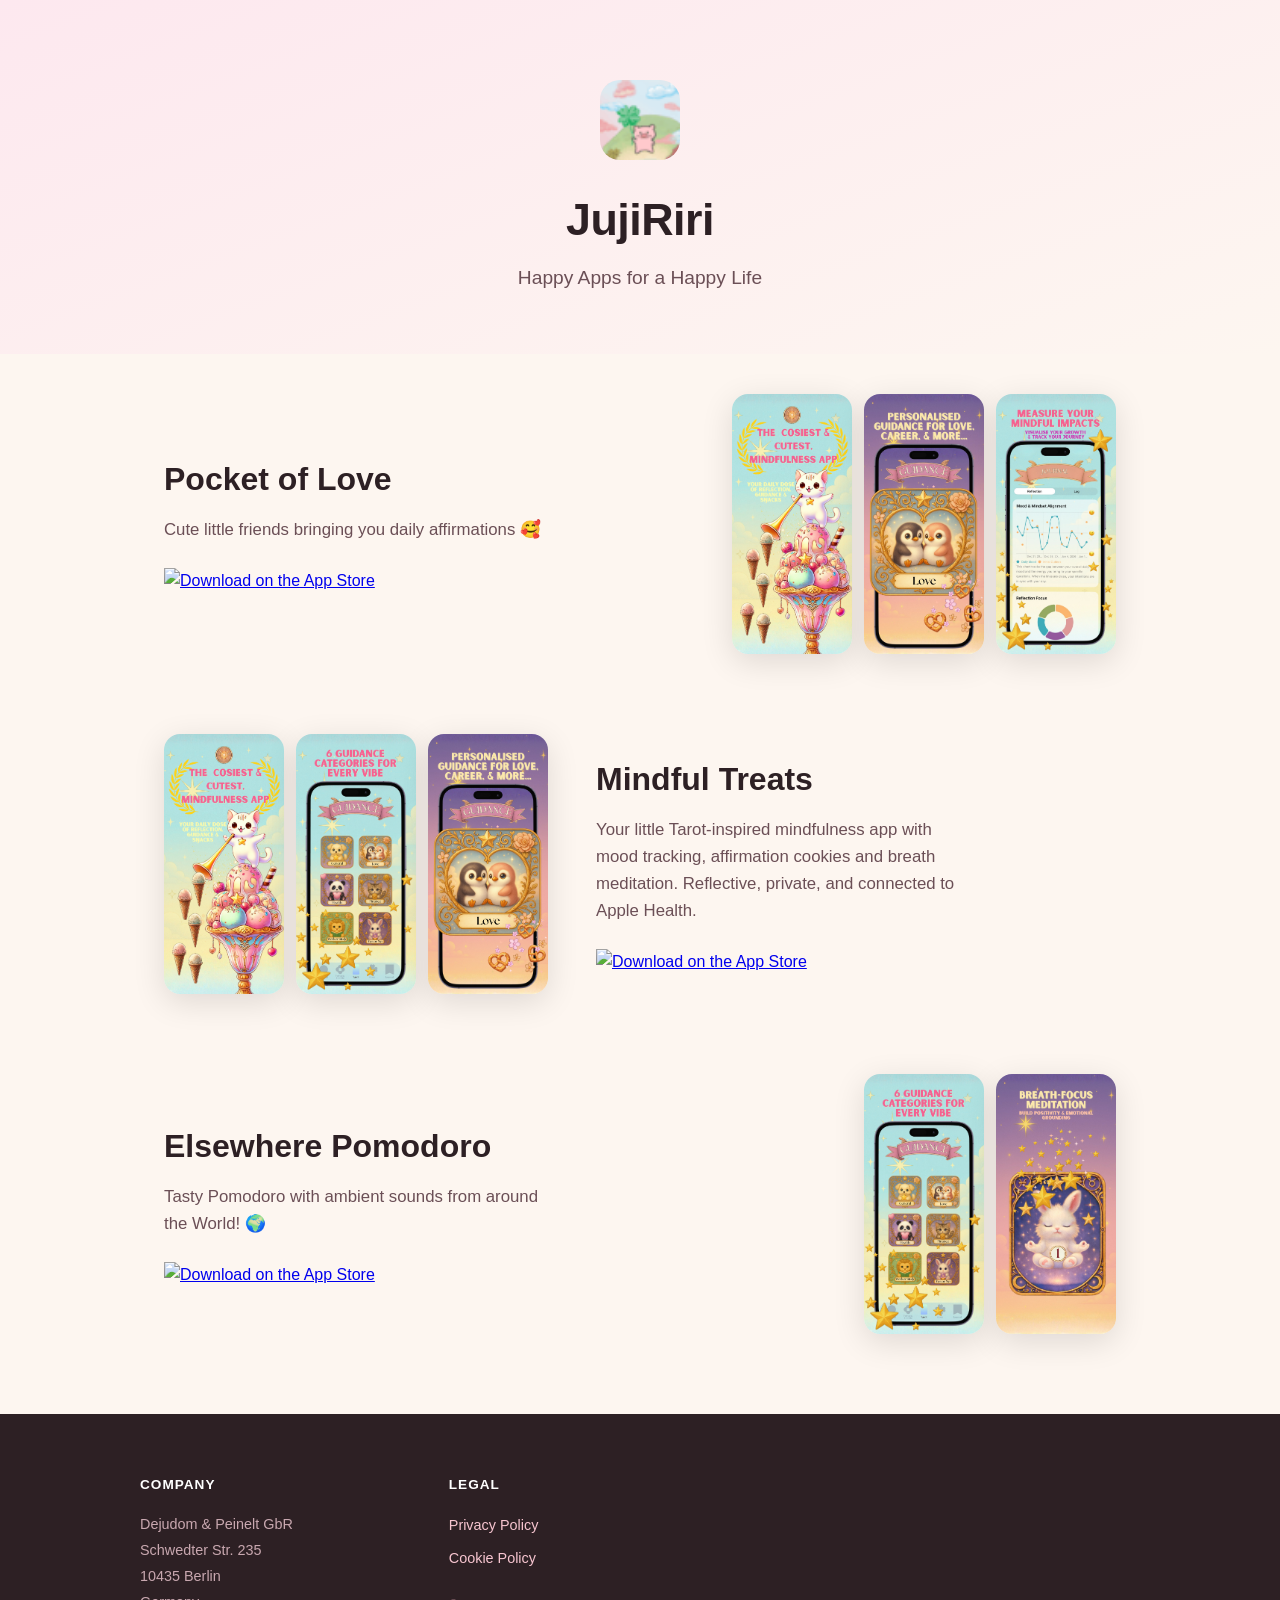
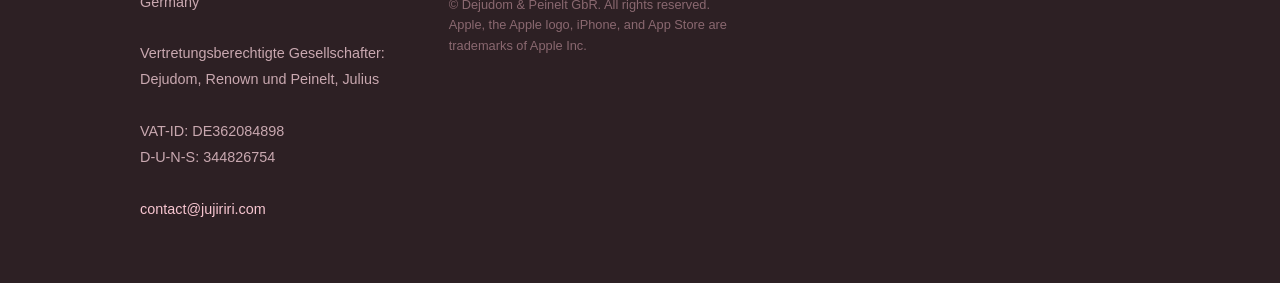
==== index.html @ 3e8e3b56 "Initial website with app-ads.txt" ====
<!DOCTYPE html>
<html lang="en">
<head>
  <meta charset="utf-8">
  <meta name="viewport" content="width=device-width, initial-scale=1">
  <title>JujiRiri ❤️</title>
  <meta name="description" content="Lovely Apps by Juji and Riri | Pocket of Love · Mindful Treats · Elsewhere Pomodoro">
  <meta property="og:title" content="JujiRiri ❤️">
  <meta property="og:description" content="Lovely Apps by Juji and Riri">
  <meta property="og:image" content="images/og.png">
  <meta property="og:type" content="website">
  <link rel="icon" href="images/logo.png">
  <link rel="stylesheet" href="style.css">
</head>
<body>

  <header>
    <img src="images/logo.png" alt="JujiRiri" class="logo">
    <h1>JujiRiri</h1>
    <p class="tagline">Happy Apps for a Happy Life</p>
  </header>

  <main>

    <!-- Pocket of Love -->
    <section class="app" id="pocket-of-love">
      <div class="app-info">
        <h2>Pocket of Love</h2>
        <p>Cute little friends bringing you daily affirmations 🥰</p>
        <a href="https://apps.apple.com/us/app/pocket-of-love-affirmations/id6502180419?itsct=apps_box_badge&itscg=30200"
           target="_blank" rel="noopener" class="app-store-btn">
          <img src="https://toolbox.marketingtools.apple.com/api/v2/badges/download-on-the-app-store/black/en-us"
               alt="Download on the App Store">
        </a>
      </div>
      <div class="screenshots">
        <img src="images/pocket-of-love/1.jpg" alt="Pocket of Love screenshot 1">
        <img src="images/pocket-of-love/2.jpg" alt="Pocket of Love screenshot 2">
        <img src="images/pocket-of-love/3.jpg" alt="Pocket of Love screenshot 3">
      </div>
    </section>

    <!-- Mindful Treats -->
    <section class="app reverse" id="mindful-treats">
      <div class="app-info">
        <h2>Mindful Treats</h2>
        <p>Your little Tarot-inspired mindfulness app with mood tracking, affirmation cookies and breath meditation. Reflective, private, and connected to Apple Health.</p>
        <a href="https://apps.apple.com/app/mindful-treats/id6758162680?itsct=apps_box_badge&itscg=30200"
           target="_blank" rel="noopener" class="app-store-btn">
          <img src="https://toolbox.marketingtools.apple.com/api/v2/badges/download-on-the-app-store/black/en-us"
               alt="Download on the App Store">
        </a>
      </div>
      <div class="screenshots">
        <img src="images/mindful-treats/11.jpg" alt="Mindful Treats screenshot 1">
        <img src="images/mindful-treats/21.jpg" alt="Mindful Treats screenshot 2">
        <img src="images/mindful-treats/31.jpg" alt="Mindful Treats screenshot 3">
      </div>
    </section>

    <!-- Elsewhere Pomodoro -->
    <section class="app" id="elsewhere-pomodoro">
      <div class="app-info">
        <h2>Elsewhere Pomodoro</h2>
        <p>Tasty Pomodoro with ambient sounds from around the World! 🌍</p>
        <a href="https://apps.apple.com/app/elsewhere-pomodoro/id6751784628?itsct=apps_box_badge&itscg=30200"
           target="_blank" rel="noopener" class="app-store-btn">
          <img src="https://toolbox.marketingtools.apple.com/api/v2/badges/download-on-the-app-store/black/en-us"
               alt="Download on the App Store">
        </a>
      </div>
      <div class="screenshots">
        <img src="images/elsewhere-pomodoro/1.jpg" alt="Elsewhere Pomodoro screenshot 1">
        <img src="images/elsewhere-pomodoro/2.jpg" alt="Elsewhere Pomodoro screenshot 2">
      </div>
    </section>

  </main>

  <footer>
    <div class="footer-content">
      <div class="footer-section">
        <h3>Company</h3>
        <address>
          Dejudom &amp; Peinelt GbR<br>
          Schwedter Str. 235<br>
          10435 Berlin<br>
          Germany<br><br>
          Vertretungsberechtigte Gesellschafter:<br>
          Dejudom, Renown und Peinelt, Julius<br><br>
          VAT-ID: DE362084898<br>
          D-U-N-S: 344826754<br><br>
          <a href="mailto:contact@jujiriri.com">contact@jujiriri.com</a>
        </address>
      </div>
      <div class="footer-section">
        <h3>Legal</h3>
        <ul>
          <li><a href="https://www.iubenda.com/privacy-policy/47516291" target="_blank" rel="noopener">Privacy Policy</a></li>
          <li><a href="https://www.iubenda.com/privacy-policy/47516291/cookie-policy" target="_blank" rel="noopener">Cookie Policy</a></li>
        </ul>
        <p class="copyright">© Dejudom &amp; Peinelt GbR. All rights reserved.<br>
        Apple, the Apple logo, iPhone, and App Store are trademarks of Apple Inc.</p>
      </div>
    </div>
  </footer>

</body>
</html>
---- style.css ----
*, *::before, *::after {
  box-sizing: border-box;
  margin: 0;
  padding: 0;
}

:root {
  --pink: #f7c5d0;
  --pink-dark: #e8899a;
  --cream: #fdf6f0;
  --text: #2d2024;
  --text-light: #6b4f56;
  --radius: 20px;
}

html {
  scroll-behavior: smooth;
}

body {
  font-family: -apple-system, BlinkMacSystemFont, "Segoe UI", sans-serif;
  background: var(--cream);
  color: var(--text);
  line-height: 1.6;
}

/* HEADER */
header {
  text-align: center;
  padding: 80px 24px 60px;
  background: linear-gradient(160deg, #fde8ef 0%, var(--cream) 100%);
}

.logo {
  width: 80px;
  height: 80px;
  border-radius: 20px;
  margin-bottom: 16px;
}

header h1 {
  font-size: 2.8rem;
  font-weight: 800;
  letter-spacing: -0.5px;
}

.tagline {
  font-size: 1.2rem;
  color: var(--text-light);
  margin-top: 8px;
}

/* APP SECTIONS */
main {
  max-width: 1000px;
  margin: 0 auto;
  padding: 40px 24px 80px;
  display: flex;
  flex-direction: column;
  gap: 80px;
}

.app {
  display: flex;
  align-items: center;
  gap: 48px;
}

.app.reverse {
  flex-direction: row-reverse;
}

.app-info {
  flex: 1;
  min-width: 0;
}

.app-info h2 {
  font-size: 2rem;
  font-weight: 700;
  margin-bottom: 12px;
}

.app-info p {
  font-size: 1.05rem;
  color: var(--text-light);
  margin-bottom: 24px;
  max-width: 380px;
}

.app-store-btn img {
  height: 44px;
  width: auto;
}

.screenshots {
  display: flex;
  gap: 12px;
  flex-shrink: 0;
}

.screenshots img {
  width: 120px;
  border-radius: 16px;
  box-shadow: 0 8px 32px rgba(0,0,0,0.12);
  object-fit: cover;
  aspect-ratio: 9/19.5;
}

/* FOOTER */
footer {
  background: #2d2024;
  color: #c9a8b0;
  padding: 60px 24px;
}

.footer-content {
  max-width: 1000px;
  margin: 0 auto;
  display: flex;
  gap: 64px;
  flex-wrap: wrap;
}

.footer-section h3 {
  color: #fff;
  font-size: 0.85rem;
  text-transform: uppercase;
  letter-spacing: 1px;
  margin-bottom: 16px;
}

address {
  font-style: normal;
  font-size: 0.9rem;
  line-height: 1.8;
}

address a {
  color: var(--pink);
  text-decoration: none;
}

address a:hover {
  text-decoration: underline;
}

.footer-section ul {
  list-style: none;
  display: flex;
  flex-direction: column;
  gap: 8px;
  margin-bottom: 24px;
}

.footer-section ul a {
  color: var(--pink);
  text-decoration: none;
  font-size: 0.9rem;
}

.footer-section ul a:hover {
  text-decoration: underline;
}

.copyright {
  font-size: 0.8rem;
  color: #8a6870;
  line-height: 1.6;
  max-width: 320px;
}

/* RESPONSIVE */
@media (max-width: 680px) {
  header h1 { font-size: 2rem; }

  .app, .app.reverse {
    flex-direction: column;
    align-items: flex-start;
  }

  .screenshots {
    overflow-x: auto;
    width: 100%;
    padding-bottom: 8px;
  }

  .screenshots img {
    width: 100px;
    flex-shrink: 0;
  }

  .footer-content {
    flex-direction: column;
    gap: 40px;
  }
}
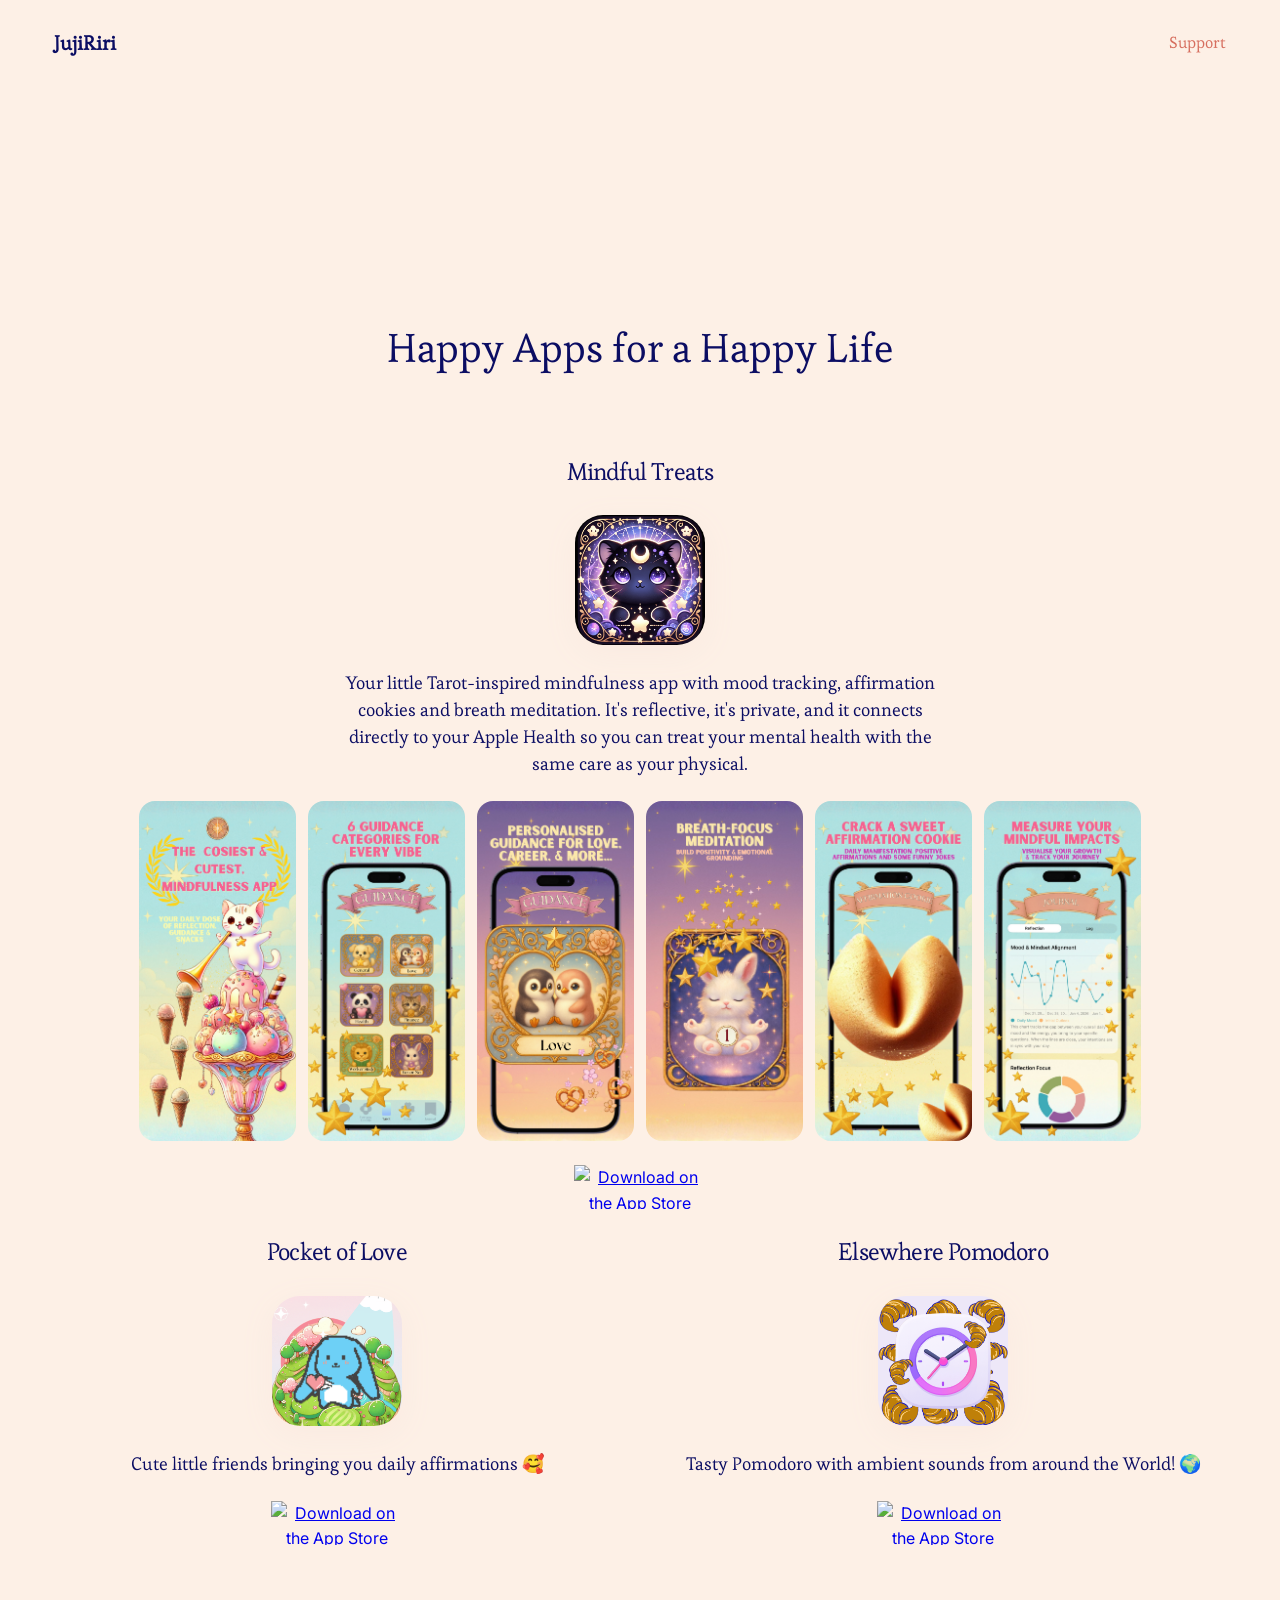
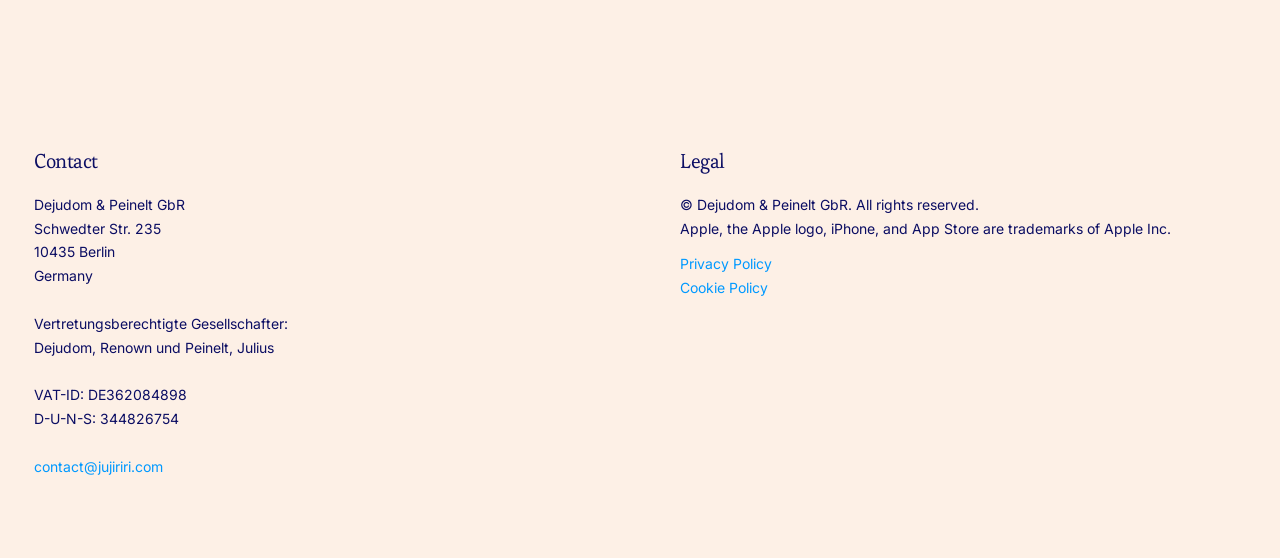
==== commit 85f6418c: "cname" ====
--- a/index.html
+++ b/index.html
@@ -3,84 +3,92 @@
 <head>
   <meta charset="utf-8">
   <meta name="viewport" content="width=device-width, initial-scale=1">
-  <title>JujiRiri ❤️</title>
-  <meta name="description" content="Lovely Apps by Juji and Riri | Pocket of Love · Mindful Treats · Elsewhere Pomodoro">
-  <meta property="og:title" content="JujiRiri ❤️">
-  <meta property="og:description" content="Lovely Apps by Juji and Riri">
+  <title>JujiRiri</title>
+  <meta name="description" content="Happy Apps for a Happy Life — Pocket of Love · Mindful Treats · Elsewhere Pomodoro">
+  <meta property="og:title" content="JujiRiri">
+  <meta property="og:description" content="Happy Apps for a Happy Life">
   <meta property="og:image" content="images/og.png">
   <meta property="og:type" content="website">
   <link rel="icon" href="images/logo.png">
+  <link rel="preconnect" href="https://fonts.googleapis.com">
+  <link rel="preconnect" href="https://fonts.gstatic.com" crossorigin>
+  <link href="https://fonts.googleapis.com/css2?family=Esteban&family=Inter:wght@400;500&display=swap" rel="stylesheet">
   <link rel="stylesheet" href="style.css">
 </head>
 <body>
 
-  <header>
-    <img src="images/logo.png" alt="JujiRiri" class="logo">
-    <h1>JujiRiri</h1>
-    <p class="tagline">Happy Apps for a Happy Life</p>
-  </header>
+  <!-- Sticky Nav -->
+  <nav class="nav">
+    <div class="nav-inner">
+      <span class="nav-logo">JujiRiri</span>
+      <a href="#contact" class="nav-support">Support</a>
+    </div>
+  </nav>
 
-  <main>
+  <!-- Hero -->
+  <section class="hero">
+    <h1>Happy Apps for a Happy Life</h1>
+  </section>
 
-    <!-- Pocket of Love -->
-    <section class="app" id="pocket-of-love">
-      <div class="app-info">
-        <h2>Pocket of Love</h2>
-        <p>Cute little friends bringing you daily affirmations 🥰</p>
-        <a href="https://apps.apple.com/us/app/pocket-of-love-affirmations/id6502180419?itsct=apps_box_badge&itscg=30200"
-           target="_blank" rel="noopener" class="app-store-btn">
-          <img src="https://toolbox.marketingtools.apple.com/api/v2/badges/download-on-the-app-store/black/en-us"
-               alt="Download on the App Store">
-        </a>
-      </div>
-      <div class="screenshots">
-        <img src="images/pocket-of-love/1.jpg" alt="Pocket of Love screenshot 1">
-        <img src="images/pocket-of-love/2.jpg" alt="Pocket of Love screenshot 2">
-        <img src="images/pocket-of-love/3.jpg" alt="Pocket of Love screenshot 3">
-      </div>
-    </section>
+  <!-- App Cards -->
+  <main class="apps">
 
     <!-- Mindful Treats -->
-    <section class="app reverse" id="mindful-treats">
-      <div class="app-info">
-        <h2>Mindful Treats</h2>
-        <p>Your little Tarot-inspired mindfulness app with mood tracking, affirmation cookies and breath meditation. Reflective, private, and connected to Apple Health.</p>
-        <a href="https://apps.apple.com/app/mindful-treats/id6758162680?itsct=apps_box_badge&itscg=30200"
-           target="_blank" rel="noopener" class="app-store-btn">
-          <img src="https://toolbox.marketingtools.apple.com/api/v2/badges/download-on-the-app-store/black/en-us"
-               alt="Download on the App Store">
-        </a>
-      </div>
+    <div class="app-card app-card--featured">
+      <h2 class="app-name">Mindful Treats</h2>
+      <img src="images/mindful-treats-icon.png" alt="Mindful Treats icon" class="app-icon">
+      <p class="app-desc">Your little Tarot-inspired mindfulness app with mood tracking, affirmation cookies and breath meditation. It's reflective, it's private, and it connects directly to your Apple Health so you can treat your mental health with the same care as your physical.</p>
       <div class="screenshots">
         <img src="images/mindful-treats/11.jpg" alt="Mindful Treats screenshot 1">
         <img src="images/mindful-treats/21.jpg" alt="Mindful Treats screenshot 2">
         <img src="images/mindful-treats/31.jpg" alt="Mindful Treats screenshot 3">
+        <img src="images/mindful-treats/41.jpg" alt="Mindful Treats screenshot 4">
+        <img src="images/mindful-treats/51.jpg" alt="Mindful Treats screenshot 5">
+        <img src="images/mindful-treats/61.jpg" alt="Mindful Treats screenshot 6">
       </div>
-    </section>
+      <a href="https://apps.apple.com/app/mindful-treats/id6758162680?itsct=apps_box_badge&itscg=30200"
+         target="_blank" rel="noopener" class="app-store-btn">
+        <img src="https://toolbox.marketingtools.apple.com/api/v2/badges/download-on-the-app-store/black/en-us"
+             alt="Download on the App Store" width="156" height="52">
+      </a>
+    </div>
 
-    <!-- Elsewhere Pomodoro -->
-    <section class="app" id="elsewhere-pomodoro">
-      <div class="app-info">
-        <h2>Elsewhere Pomodoro</h2>
-        <p>Tasty Pomodoro with ambient sounds from around the World! 🌍</p>
+    <!-- Two-column row -->
+    <div class="app-row">
+
+      <!-- Pocket of Love -->
+      <div class="app-card app-card--featured">
+        <h2 class="app-name">Pocket of Love</h2>
+        <img src="images/pocket-of-love-icon.png" alt="Pocket of Love icon" class="app-icon">
+        <p class="app-desc">Cute little friends bringing you daily affirmations 🥰</p>
+        <a href="https://apps.apple.com/us/app/pocket-of-love-affirmations/id6502180419?itsct=apps_box_badge&itscg=30200"
+           target="_blank" rel="noopener" class="app-store-btn">
+          <img src="https://toolbox.marketingtools.apple.com/api/v2/badges/download-on-the-app-store/black/en-us"
+               alt="Download on the App Store" width="156" height="52">
+        </a>
+      </div>
+
+      <!-- Elsewhere Pomodoro -->
+      <div class="app-card app-card--featured">
+        <h2 class="app-name">Elsewhere Pomodoro</h2>
+        <img src="images/elsewhere-icon.png" alt="Elsewhere Pomodoro icon" class="app-icon">
+        <p class="app-desc">Tasty Pomodoro with ambient sounds from around the World! 🌍</p>
         <a href="https://apps.apple.com/app/elsewhere-pomodoro/id6751784628?itsct=apps_box_badge&itscg=30200"
            target="_blank" rel="noopener" class="app-store-btn">
           <img src="https://toolbox.marketingtools.apple.com/api/v2/badges/download-on-the-app-store/black/en-us"
-               alt="Download on the App Store">
+               alt="Download on the App Store" width="156" height="52">
         </a>
       </div>
-      <div class="screenshots">
-        <img src="images/elsewhere-pomodoro/1.jpg" alt="Elsewhere Pomodoro screenshot 1">
-        <img src="images/elsewhere-pomodoro/2.jpg" alt="Elsewhere Pomodoro screenshot 2">
-      </div>
-    </section>
+
+    </div>
 
   </main>
 
-  <footer>
-    <div class="footer-content">
-      <div class="footer-section">
-        <h3>Company</h3>
+  <!-- Footer / Contact -->
+  <footer id="contact">
+    <div class="footer-inner">
+      <div class="footer-col">
+        <h3>Contact</h3>
         <address>
           Dejudom &amp; Peinelt GbR<br>
           Schwedter Str. 235<br>
@@ -93,14 +101,14 @@
           <a href="mailto:contact@jujiriri.com">contact@jujiriri.com</a>
         </address>
       </div>
-      <div class="footer-section">
+      <div class="footer-col">
         <h3>Legal</h3>
-        <ul>
-          <li><a href="https://www.iubenda.com/privacy-policy/47516291" target="_blank" rel="noopener">Privacy Policy</a></li>
-          <li><a href="https://www.iubenda.com/privacy-policy/47516291/cookie-policy" target="_blank" rel="noopener">Cookie Policy</a></li>
-        </ul>
-        <p class="copyright">© Dejudom &amp; Peinelt GbR. All rights reserved.<br>
+        <p>© Dejudom &amp; Peinelt GbR. All rights reserved.<br>
         Apple, the Apple logo, iPhone, and App Store are trademarks of Apple Inc.</p>
+        <p>
+          <a href="https://www.iubenda.com/privacy-policy/47516291" target="_blank" rel="noopener">Privacy Policy</a><br>
+          <a href="https://www.iubenda.com/privacy-policy/47516291/cookie-policy" target="_blank" rel="noopener">Cookie Policy</a>
+        </p>
       </div>
     </div>
   </footer>
--- a/style.css
+++ b/style.css
@@ -1,197 +1,263 @@
-*, *::before, *::after {
-  box-sizing: border-box;
-  margin: 0;
-  padding: 0;
-}
-
+/* ── Reset ── */
+*, *::before, *::after { box-sizing: border-box; margin: 0; padding: 0; }
+
+/* ── Variables ── */
 :root {
-  --pink: #f7c5d0;
-  --pink-dark: #e8899a;
-  --cream: #fdf6f0;
-  --text: #2d2024;
-  --text-light: #6b4f56;
-  --radius: 20px;
-}
-
-html {
-  scroll-behavior: smooth;
-}
+  --bg:      #fdf0e6;
+  --text:    #0b0d63;
+  --coral:   #d66e5e;
+  --shadow:  #faeae1;
+  --link:    #0099ff;
+  --max:     1212px;
+}
+
+/* ── Base ── */
+html { scroll-behavior: smooth; }
 
 body {
-  font-family: -apple-system, BlinkMacSystemFont, "Segoe UI", sans-serif;
-  background: var(--cream);
-  color: var(--text);
+  background: var(--bg);
+  color: var(--text);
+  font-family: 'Inter', sans-serif;
+  font-size: 16px;
   line-height: 1.6;
 }
 
-/* HEADER */
-header {
+/* ── Nav ── */
+.nav {
+  position: sticky;
+  top: 0;
+  z-index: 100;
+  background: var(--bg);
+  height: 85px;
+  display: flex;
+  align-items: center;
+}
+
+.nav-inner {
+  width: 100%;
+  max-width: var(--max);
+  margin: 0 auto;
+  padding: 0 20px;
+  display: flex;
+  justify-content: space-between;
+  align-items: center;
+}
+
+.nav-logo {
+  font-family: 'Esteban', serif;
+  font-size: 20px;
+  font-weight: 700;
+  color: var(--text);
+}
+
+.nav-support {
+  font-family: 'Esteban', serif;
+  font-size: 16px;
+  color: var(--coral);
+  text-decoration: none;
+}
+.nav-support:hover { text-decoration: underline; }
+
+/* ── Hero ── */
+.hero {
   text-align: center;
-  padding: 80px 24px 60px;
-  background: linear-gradient(160deg, #fde8ef 0%, var(--cream) 100%);
-}
-
-.logo {
-  width: 80px;
-  height: 80px;
-  border-radius: 20px;
-  margin-bottom: 16px;
-}
-
-header h1 {
-  font-size: 2.8rem;
-  font-weight: 800;
-  letter-spacing: -0.5px;
-}
-
-.tagline {
-  font-size: 1.2rem;
-  color: var(--text-light);
-  margin-top: 8px;
-}
-
-/* APP SECTIONS */
-main {
-  max-width: 1000px;
+  padding-top: 240px;
+  padding-bottom: 80px;
+  padding-left: 20px;
+  padding-right: 20px;
+}
+
+.hero h1 {
+  font-family: 'Esteban', serif;
+  font-size: 40px;
+  font-weight: 400;
+  color: var(--text);
+  line-height: 1.2;
+}
+
+/* ── App Cards ── */
+.apps {
+  max-width: var(--max);
   margin: 0 auto;
-  padding: 40px 24px 80px;
+  padding: 0 20px 120px;
   display: flex;
   flex-direction: column;
-  gap: 80px;
-}
-
-.app {
-  display: flex;
-  align-items: center;
-  gap: 48px;
-}
-
-.app.reverse {
-  flex-direction: row-reverse;
-}
-
+  gap: 24px;
+}
+
+.app-card {
+  display: flex;
+  align-items: center;
+  gap: 40px;
+}
+
+/* Info column */
 .app-info {
-  flex: 1;
-  min-width: 0;
-}
-
-.app-info h2 {
-  font-size: 2rem;
-  font-weight: 700;
-  margin-bottom: 12px;
-}
-
-.app-info p {
-  font-size: 1.05rem;
-  color: var(--text-light);
-  margin-bottom: 24px;
-  max-width: 380px;
+  display: flex;
+  flex-direction: column;
+  align-items: center;
+  text-align: center;
+  gap: 16px;
+  flex: 0 0 auto;
+  width: 260px;
+}
+
+.app-icon {
+  width: 130px;
+  height: 130px;
+  border-radius: 28px;
+  box-shadow: 0 8px 32px var(--shadow);
+  object-fit: cover;
+}
+
+.app-name {
+  font-family: 'Esteban', serif;
+  font-size: 24px;
+  font-weight: 400;
+  letter-spacing: -0.8px;
+  color: var(--text);
+}
+
+.app-desc {
+  font-family: 'Esteban', serif;
+  font-size: 18px;
+  line-height: 1.5em;
+  color: var(--text);
 }
 
 .app-store-btn img {
+  display: block;
   height: 44px;
   width: auto;
 }
 
+/* Screenshots */
 .screenshots {
   display: flex;
   gap: 12px;
-  flex-shrink: 0;
+  flex: 1;
+  align-items: center;
+  justify-content: center;
 }
 
 .screenshots img {
-  width: 120px;
+  height: 340px;
+  width: auto;
   border-radius: 16px;
-  box-shadow: 0 8px 32px rgba(0,0,0,0.12);
   object-fit: cover;
-  aspect-ratio: 9/19.5;
-}
-
-/* FOOTER */
+  flex: 0 0 auto;
+}
+
+/* ── Two-column app row ── */
+.app-row {
+  display: grid;
+  grid-template-columns: 1fr 1fr;
+  gap: 40px;
+}
+
+/* ── Featured App Card (centered, stacked) ── */
+.app-card--featured {
+  flex-direction: column;
+  align-items: center;
+  text-align: center;
+  gap: 24px;
+}
+
+.app-card--featured .app-desc {
+  max-width: 600px;
+}
+
+.app-card--featured .screenshots {
+  justify-content: center;
+}
+
+/* ── Footer ── */
 footer {
-  background: #2d2024;
-  color: #c9a8b0;
-  padding: 60px 24px;
-}
-
-.footer-content {
-  max-width: 1000px;
+  background: var(--bg);
+  padding: 80px 20px;
+}
+
+.footer-inner {
+  max-width: var(--max);
   margin: 0 auto;
   display: flex;
-  gap: 64px;
-  flex-wrap: wrap;
-}
-
-.footer-section h3 {
-  color: #fff;
-  font-size: 0.85rem;
-  text-transform: uppercase;
-  letter-spacing: 1px;
+  gap: 80px;
+}
+
+.footer-col { flex: 1; }
+
+.footer-col h3 {
+  font-family: 'Esteban', serif;
+  font-size: 20px;
+  font-weight: 400;
+  letter-spacing: -0.5px;
+  color: var(--text);
   margin-bottom: 16px;
 }
 
-address {
+.footer-col address {
   font-style: normal;
-  font-size: 0.9rem;
-  line-height: 1.8;
-}
-
-address a {
-  color: var(--pink);
+  font-size: 14px;
+  line-height: 1.7;
+  color: var(--text);
+}
+
+.footer-col p {
+  font-size: 14px;
+  line-height: 1.7;
+  color: var(--text);
+  margin-bottom: 12px;
+}
+
+.footer-col a {
+  color: var(--link);
   text-decoration: none;
 }
-
-address a:hover {
-  text-decoration: underline;
-}
-
-.footer-section ul {
-  list-style: none;
-  display: flex;
-  flex-direction: column;
-  gap: 8px;
-  margin-bottom: 24px;
-}
-
-.footer-section ul a {
-  color: var(--pink);
-  text-decoration: none;
-  font-size: 0.9rem;
-}
-
-.footer-section ul a:hover {
-  text-decoration: underline;
-}
-
-.copyright {
-  font-size: 0.8rem;
-  color: #8a6870;
-  line-height: 1.6;
-  max-width: 320px;
-}
-
-/* RESPONSIVE */
-@media (max-width: 680px) {
-  header h1 { font-size: 2rem; }
-
-  .app, .app.reverse {
+.footer-col a:hover { text-decoration: underline; }
+
+/* ── Tablet (810–1211px) ── */
+@media (min-width: 810px) and (max-width: 1211px) {
+  .apps { gap: 100px; }
+
+  .app-card { gap: 32px; }
+
+  .screenshots img { height: 280px; }
+}
+
+/* ── Mobile (≤809px) ── */
+@media (max-width: 809px) {
+  .hero { padding-top: 60px; padding-bottom: 48px; }
+  .hero h1 { font-size: 28px; }
+
+  .apps { gap: 64px; padding-bottom: 80px; }
+
+  .app-row {
+    grid-template-columns: 1fr;
+  }
+
+  .app-card {
     flex-direction: column;
-    align-items: flex-start;
-  }
+    align-items: center;
+    gap: 24px;
+  }
+
+  .app-info { width: 100%; }
 
   .screenshots {
-    overflow-x: auto;
+    display: grid;
+    grid-template-columns: 1fr 1fr;
+    gap: 8px;
     width: 100%;
-    padding-bottom: 8px;
   }
 
   .screenshots img {
-    width: 100px;
-    flex-shrink: 0;
-  }
-
-  .footer-content {
+    height: auto;
+    width: 100%;
+    border-radius: 12px;
+  }
+
+  .footer-inner {
     flex-direction: column;
-    gap: 40px;
-  }
-}
+    gap: 48px;
+  }
+}
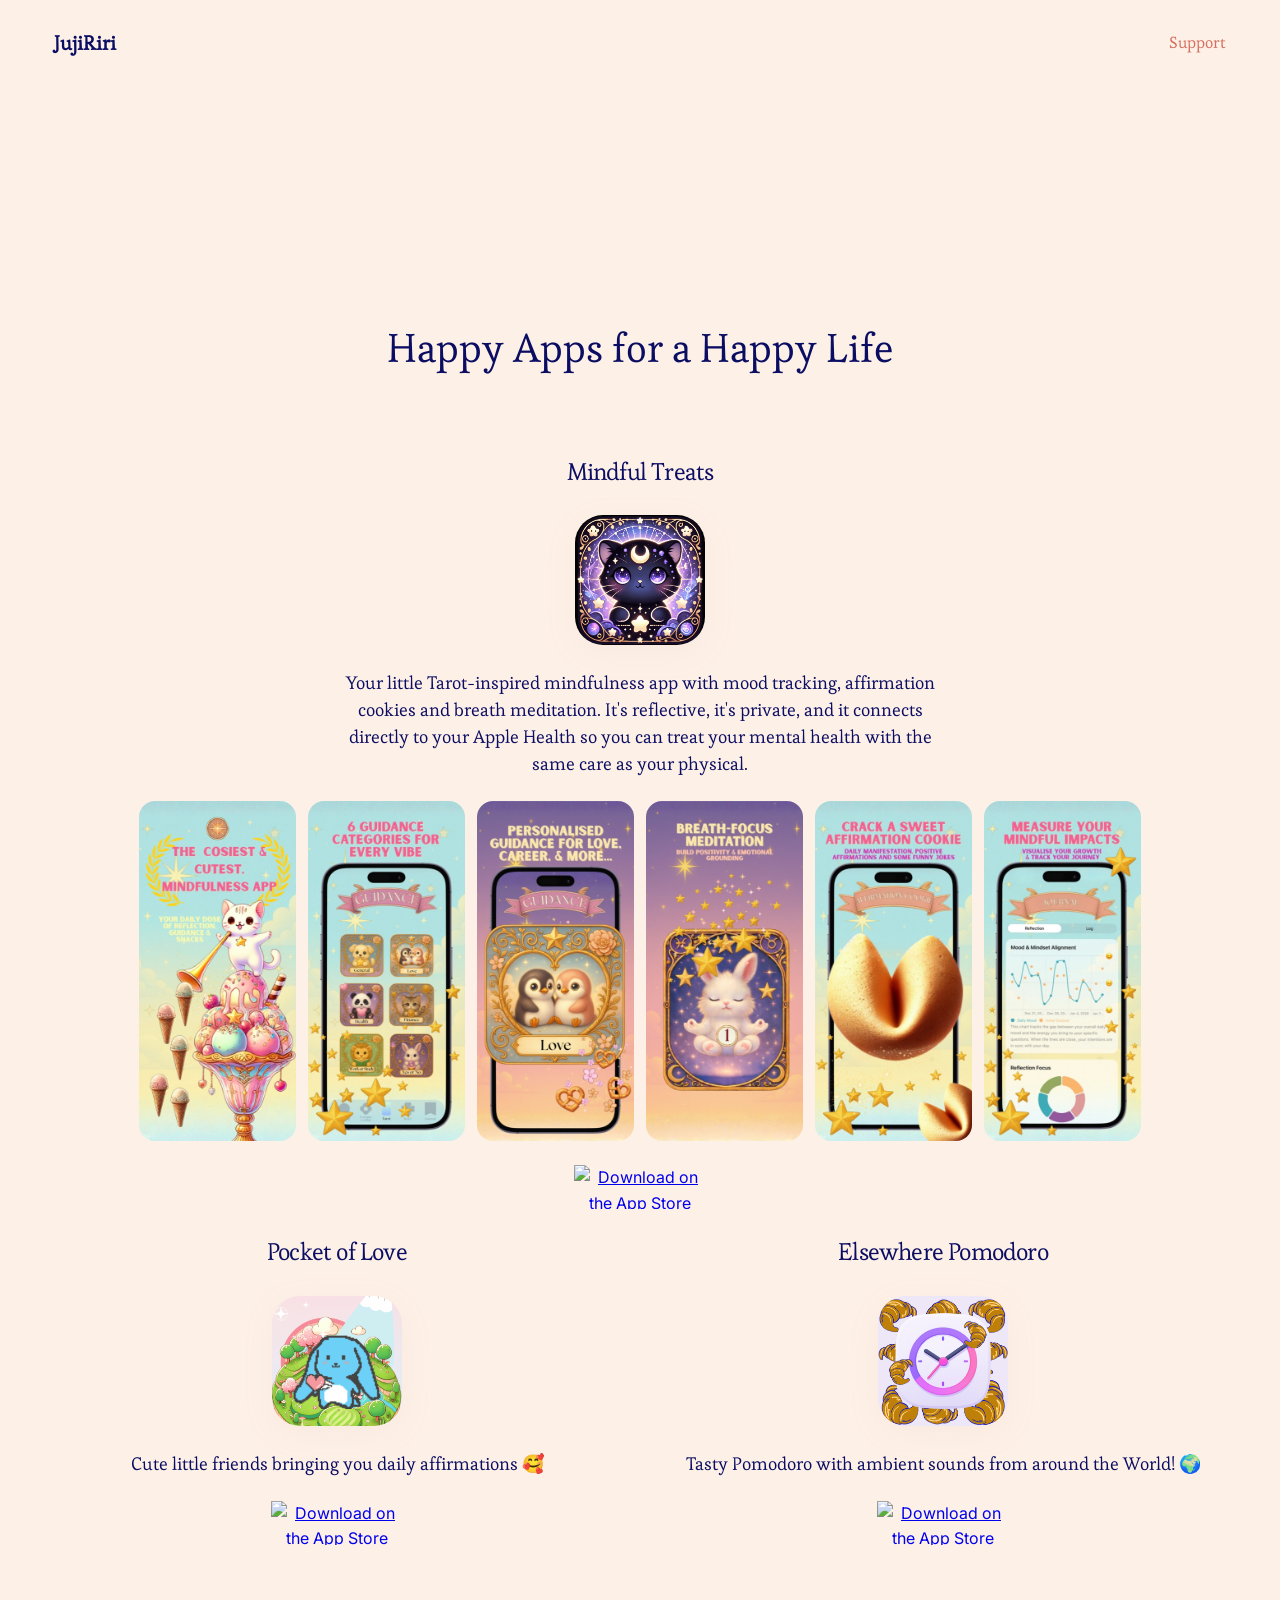
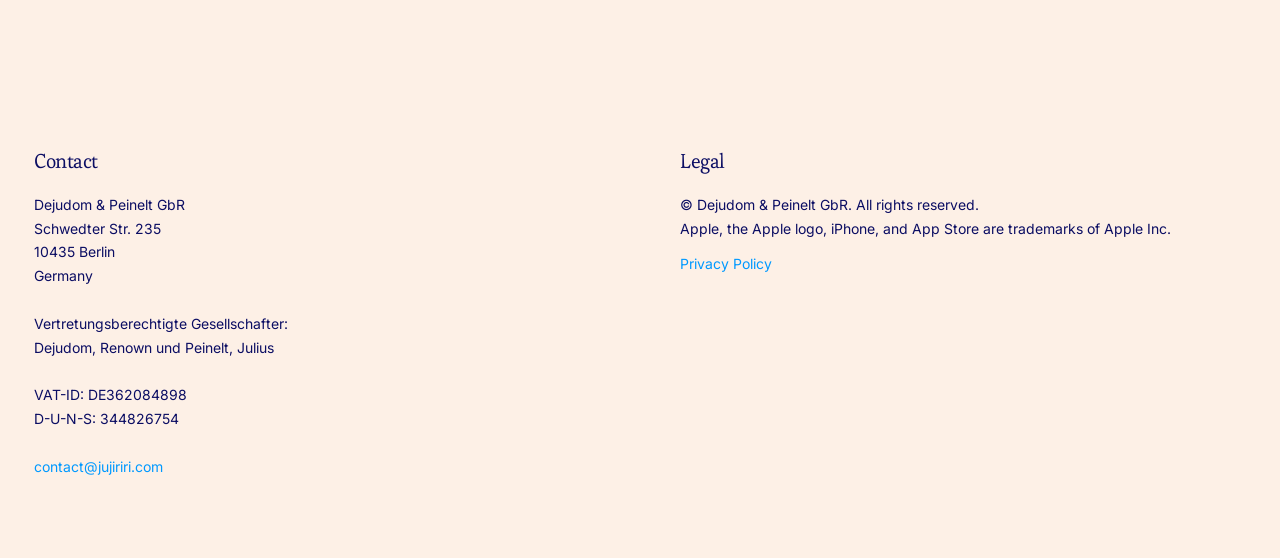
==== commit 614e5a9e: "use own privacy policy" ====
--- a/index.html
+++ b/index.html
@@ -106,8 +106,7 @@
         <p>© Dejudom &amp; Peinelt GbR. All rights reserved.<br>
         Apple, the Apple logo, iPhone, and App Store are trademarks of Apple Inc.</p>
         <p>
-          <a href="https://www.iubenda.com/privacy-policy/47516291" target="_blank" rel="noopener">Privacy Policy</a><br>
-          <a href="https://www.iubenda.com/privacy-policy/47516291/cookie-policy" target="_blank" rel="noopener">Cookie Policy</a>
+          <a href="privacy-policy.html">Privacy Policy</a>
         </p>
       </div>
     </div>
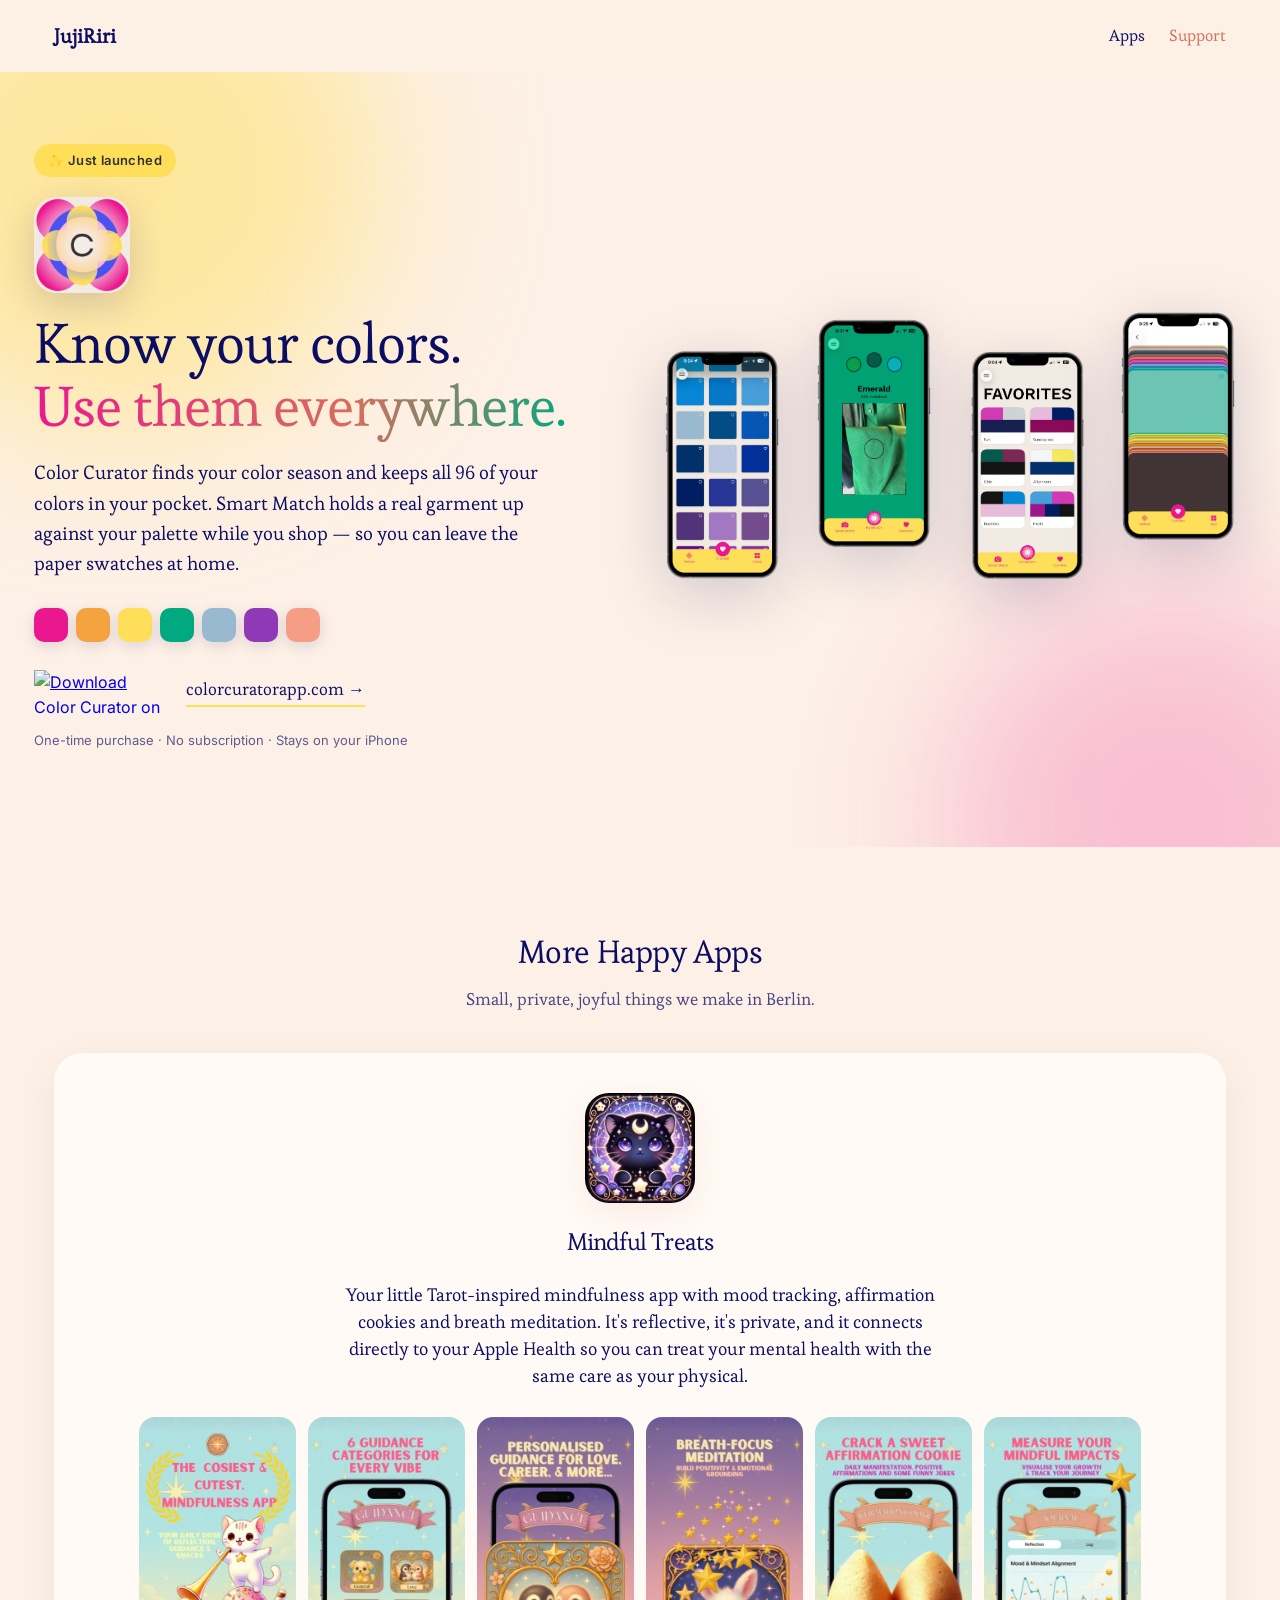
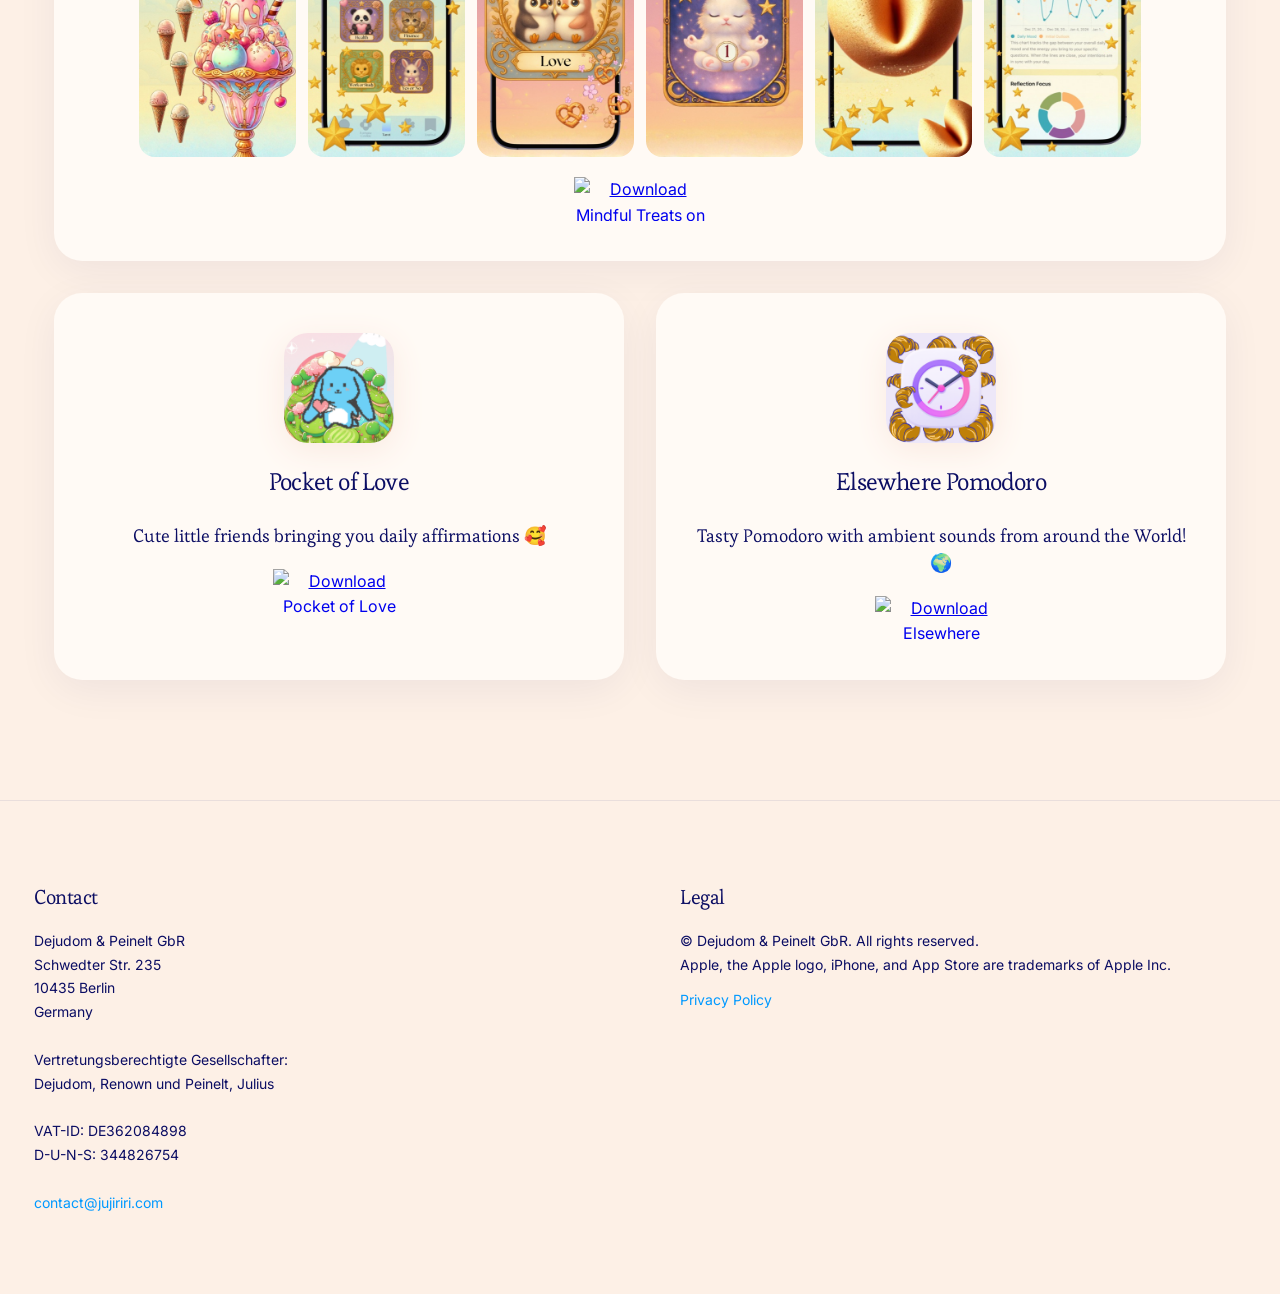
==== commit 3574522a: "add color curator" ====
--- a/index.html
+++ b/index.html
@@ -3,8 +3,8 @@
 <head>
   <meta charset="utf-8">
   <meta name="viewport" content="width=device-width, initial-scale=1">
-  <title>JujiRiri</title>
-  <meta name="description" content="Happy Apps for a Happy Life — Pocket of Love · Mindful Treats · Elsewhere Pomodoro">
+  <title>JujiRiri — Happy Apps for a Happy Life</title>
+  <meta name="description" content="Happy Apps for a Happy Life — Color Curator · Mindful Treats · Pocket of Love · Elsewhere Pomodoro">
   <meta property="og:title" content="JujiRiri">
   <meta property="og:description" content="Happy Apps for a Happy Life">
   <meta property="og:image" content="images/og.png">
@@ -12,7 +12,7 @@
   <link rel="icon" href="images/logo.png">
   <link rel="preconnect" href="https://fonts.googleapis.com">
   <link rel="preconnect" href="https://fonts.gstatic.com" crossorigin>
-  <link href="https://fonts.googleapis.com/css2?family=Esteban&family=Inter:wght@400;500&display=swap" rel="stylesheet">
+  <link href="https://fonts.googleapis.com/css2?family=Esteban&family=Inter:wght@400;500;600&display=swap" rel="stylesheet">
   <link rel="stylesheet" href="style.css">
 </head>
 <body>
@@ -20,23 +20,73 @@
   <!-- Sticky Nav -->
   <nav class="nav">
     <div class="nav-inner">
-      <span class="nav-logo">JujiRiri</span>
-      <a href="#contact" class="nav-support">Support</a>
+      <a href="#top" class="nav-logo">JujiRiri</a>
+      <div class="nav-links">
+        <a href="#apps">Apps</a>
+        <a href="#contact" class="nav-support">Support</a>
+      </div>
     </div>
   </nav>
 
-  <!-- Hero -->
-  <section class="hero">
-    <h1>Happy Apps for a Happy Life</h1>
-  </section>
+  <!-- Hero: Color Curator -->
+  <header class="hero" id="top">
+    <div class="blob blob--yellow"></div>
+    <div class="blob blob--pink"></div>
 
-  <!-- App Cards -->
-  <main class="apps">
+    <div class="hero-inner">
+      <div class="hero-copy">
+        <span class="badge">✨ Just launched</span>
+        <img src="images/color-curator-icon.png" alt="Color Curator icon" class="hero-icon">
+        <h1>Know your colors.<br><em>Use them everywhere.</em></h1>
+        <p class="hero-sub">
+          Color Curator finds your color season and keeps all 96 of your colors in your pocket.
+          Smart Match holds a real garment up against your palette while you shop — so you can
+          leave the paper swatches at home.
+        </p>
+
+        <div class="swatches" aria-hidden="true">
+          <span style="--c:#eb178f"></span>
+          <span style="--c:#f4a340"></span>
+          <span style="--c:#ffde59"></span>
+          <span style="--c:#00a97f"></span>
+          <span style="--c:#99b9d1"></span>
+          <span style="--c:#8f39b6"></span>
+          <span style="--c:#f59e85"></span>
+        </div>
+
+        <div class="hero-cta">
+          <a href="https://apps.apple.com/app/color-curator/id6787164029?itsct=apps_box_badge&itscg=30200"
+             target="_blank" rel="noopener" class="app-store-btn">
+            <img src="https://toolbox.marketingtools.apple.com/api/v2/badges/download-on-the-app-store/black/en-us"
+                 alt="Download Color Curator on the App Store" width="156" height="52">
+          </a>
+          <a href="https://colorcuratorapp.com" target="_blank" rel="noopener" class="btn-ghost">
+            colorcuratorapp.com →
+          </a>
+        </div>
+        <p class="hero-note">One-time purchase · No subscription · Stays on your iPhone</p>
+      </div>
+
+      <div class="hero-shots">
+        <img src="images/color-curator/palette-grid.webp" alt="Color Curator: your 96-color palette">
+        <img src="images/color-curator/smart-match.webp" alt="Color Curator: Smart Match compares a garment to your palette">
+        <img src="images/color-curator/favorites.webp" alt="Color Curator: saved favorite color combinations">
+        <img src="images/color-curator/color-cards.webp" alt="Color Curator: color cards">
+      </div>
+    </div>
+  </header>
+
+  <!-- More apps -->
+  <main class="apps" id="apps">
+    <div class="section-head">
+      <h2>More Happy Apps</h2>
+      <p>Small, private, joyful things we make in Berlin.</p>
+    </div>
 
     <!-- Mindful Treats -->
-    <div class="app-card app-card--featured">
-      <h2 class="app-name">Mindful Treats</h2>
+    <section class="app-card app-card--featured">
       <img src="images/mindful-treats-icon.png" alt="Mindful Treats icon" class="app-icon">
+      <h3 class="app-name">Mindful Treats</h3>
       <p class="app-desc">Your little Tarot-inspired mindfulness app with mood tracking, affirmation cookies and breath meditation. It's reflective, it's private, and it connects directly to your Apple Health so you can treat your mental health with the same care as your physical.</p>
       <div class="screenshots">
         <img src="images/mindful-treats/11.jpg" alt="Mindful Treats screenshot 1">
@@ -49,39 +99,38 @@
       <a href="https://apps.apple.com/app/mindful-treats/id6758162680?itsct=apps_box_badge&itscg=30200"
          target="_blank" rel="noopener" class="app-store-btn">
         <img src="https://toolbox.marketingtools.apple.com/api/v2/badges/download-on-the-app-store/black/en-us"
-             alt="Download on the App Store" width="156" height="52">
+             alt="Download Mindful Treats on the App Store" width="156" height="52">
       </a>
-    </div>
+    </section>
 
     <!-- Two-column row -->
     <div class="app-row">
 
       <!-- Pocket of Love -->
-      <div class="app-card app-card--featured">
-        <h2 class="app-name">Pocket of Love</h2>
+      <section class="app-card app-card--featured">
         <img src="images/pocket-of-love-icon.png" alt="Pocket of Love icon" class="app-icon">
+        <h3 class="app-name">Pocket of Love</h3>
         <p class="app-desc">Cute little friends bringing you daily affirmations 🥰</p>
         <a href="https://apps.apple.com/us/app/pocket-of-love-affirmations/id6502180419?itsct=apps_box_badge&itscg=30200"
            target="_blank" rel="noopener" class="app-store-btn">
           <img src="https://toolbox.marketingtools.apple.com/api/v2/badges/download-on-the-app-store/black/en-us"
-               alt="Download on the App Store" width="156" height="52">
+               alt="Download Pocket of Love on the App Store" width="156" height="52">
         </a>
-      </div>
+      </section>
 
       <!-- Elsewhere Pomodoro -->
-      <div class="app-card app-card--featured">
-        <h2 class="app-name">Elsewhere Pomodoro</h2>
+      <section class="app-card app-card--featured">
         <img src="images/elsewhere-icon.png" alt="Elsewhere Pomodoro icon" class="app-icon">
+        <h3 class="app-name">Elsewhere Pomodoro</h3>
         <p class="app-desc">Tasty Pomodoro with ambient sounds from around the World! 🌍</p>
         <a href="https://apps.apple.com/app/elsewhere-pomodoro/id6751784628?itsct=apps_box_badge&itscg=30200"
            target="_blank" rel="noopener" class="app-store-btn">
           <img src="https://toolbox.marketingtools.apple.com/api/v2/badges/download-on-the-app-store/black/en-us"
-               alt="Download on the App Store" width="156" height="52">
+               alt="Download Elsewhere Pomodoro on the App Store" width="156" height="52">
         </a>
-      </div>
+      </section>
 
     </div>
-
   </main>
 
   <!-- Footer / Contact -->
--- a/style.css
+++ b/style.css
@@ -9,6 +9,12 @@
   --shadow:  #faeae1;
   --link:    #0099ff;
   --max:     1212px;
+
+  /* Color Curator accents */
+  --yellow:  #ffde59;
+  --pink:    #eb178f;
+  --mint:    #00a97f;
+  --card:    #fffaf5;
 }
 
 /* ── Base ── */
@@ -20,6 +26,7 @@
   font-family: 'Inter', sans-serif;
   font-size: 16px;
   line-height: 1.6;
+  overflow-x: hidden;
 }
 
 /* ── Nav ── */
@@ -27,8 +34,9 @@
   position: sticky;
   top: 0;
   z-index: 100;
-  background: var(--bg);
-  height: 85px;
+  background: rgba(253, 240, 230, 0.85);
+  backdrop-filter: saturate(160%) blur(12px);
+  height: 72px;
   display: flex;
   align-items: center;
 }
@@ -48,67 +56,235 @@
   font-size: 20px;
   font-weight: 700;
   color: var(--text);
-}
-
-.nav-support {
+  text-decoration: none;
+}
+
+.nav-links {
+  display: flex;
+  align-items: center;
+  gap: 24px;
+}
+
+.nav-links a {
   font-family: 'Esteban', serif;
   font-size: 16px;
-  color: var(--coral);
+  color: var(--text);
   text-decoration: none;
 }
-.nav-support:hover { text-decoration: underline; }
+.nav-links a:hover { text-decoration: underline; }
+.nav-support { color: var(--coral) !important; }
 
 /* ── Hero ── */
 .hero {
+  position: relative;
+  overflow: hidden;
+  padding: 72px 20px 96px;
+}
+
+.hero-inner {
+  position: relative;
+  z-index: 1;
+  max-width: var(--max);
+  margin: 0 auto;
+  display: grid;
+  grid-template-columns: minmax(0, 1fr) minmax(0, 1.05fr);
+  gap: 56px;
+  align-items: center;
+}
+
+/* Soft background blobs */
+.blob {
+  position: absolute;
+  border-radius: 50%;
+  filter: blur(80px);
+  opacity: 0.5;
+  pointer-events: none;
+}
+
+.blob--yellow {
+  width: 520px; height: 520px;
+  background: var(--yellow);
+  top: -160px; left: -140px;
+  animation: drift 18s ease-in-out infinite;
+}
+
+.blob--pink {
+  width: 460px; height: 460px;
+  background: var(--pink);
+  opacity: 0.22;
+  bottom: -200px; right: -120px;
+  animation: drift 22s ease-in-out infinite reverse;
+}
+
+@keyframes drift {
+  0%, 100% { transform: translate(0, 0) scale(1); }
+  50%      { transform: translate(40px, -30px) scale(1.08); }
+}
+
+.badge {
+  display: inline-block;
+  font-size: 13px;
+  font-weight: 600;
+  letter-spacing: 0.4px;
+  padding: 6px 14px;
+  border-radius: 999px;
+  background: var(--yellow);
+  color: #323232;
+  margin-bottom: 20px;
+}
+
+.hero-icon {
+  display: block;
+  width: 96px;
+  height: 96px;
+  border-radius: 22px;
+  box-shadow: 0 12px 36px rgba(11, 13, 99, 0.16);
+  margin-bottom: 20px;
+}
+
+.hero h1 {
+  font-family: 'Esteban', serif;
+  font-size: clamp(34px, 5vw, 56px);
+  font-weight: 400;
+  line-height: 1.12;
+  letter-spacing: -1px;
+}
+
+.hero h1 em {
+  font-style: normal;
+  background: linear-gradient(100deg, var(--pink), var(--coral) 60%, var(--mint));
+  -webkit-background-clip: text;
+  background-clip: text;
+  color: transparent;
+}
+
+.hero-sub {
+  font-family: 'Esteban', serif;
+  font-size: 19px;
+  line-height: 1.6;
+  max-width: 520px;
+  margin-top: 20px;
+}
+
+/* Swatch strip */
+.swatches {
+  display: flex;
+  gap: 8px;
+  margin: 28px 0;
+}
+
+.swatches span {
+  width: 34px;
+  height: 34px;
+  border-radius: 10px;
+  background: var(--c);
+  box-shadow: 0 4px 14px rgba(11, 13, 99, 0.12);
+  transition: transform 0.25s ease;
+}
+.swatches span:hover { transform: translateY(-6px) rotate(-6deg); }
+
+.hero-cta {
+  display: flex;
+  align-items: center;
+  gap: 20px;
+  flex-wrap: wrap;
+}
+
+.btn-ghost {
+  font-family: 'Esteban', serif;
+  font-size: 17px;
+  color: var(--text);
+  text-decoration: none;
+  border-bottom: 2px solid var(--yellow);
+  padding-bottom: 2px;
+  transition: border-color 0.2s ease;
+}
+.btn-ghost:hover { border-color: var(--pink); }
+
+.hero-note {
+  font-size: 13px;
+  opacity: 0.65;
+  margin-top: 16px;
+}
+
+/* Hero screenshots — transparent cut-outs, no overlap */
+.hero-shots {
+  display: flex;
+  justify-content: center;
+  align-items: center;
+  gap: 16px;
+}
+
+.hero-shots img {
+  width: 23%;
+  max-width: 200px;
+  /* images carry their own alpha shape — drop-shadow follows it, box-shadow would not */
+  filter: drop-shadow(0 16px 30px rgba(11, 13, 99, 0.18));
+  transition: transform 0.3s ease;
+}
+
+.hero-shots img:nth-child(odd)  { transform: translateY(14px); }
+.hero-shots img:nth-child(even) { transform: translateY(-14px); }
+
+/* hover keeps the resting offset, just grows a little */
+.hero-shots img:nth-child(odd):hover  { transform: translateY(14px) scale(1.08); }
+.hero-shots img:nth-child(even):hover { transform: translateY(-14px) scale(1.08); }
+
+/* ── Section head ── */
+.section-head {
   text-align: center;
-  padding-top: 240px;
-  padding-bottom: 80px;
-  padding-left: 20px;
-  padding-right: 20px;
-}
-
-.hero h1 {
-  font-family: 'Esteban', serif;
-  font-size: 40px;
+  margin-bottom: 8px;
+}
+
+.section-head h2 {
+  font-family: 'Esteban', serif;
+  font-size: 32px;
   font-weight: 400;
-  color: var(--text);
-  line-height: 1.2;
+  letter-spacing: -0.6px;
+}
+
+.section-head p {
+  font-family: 'Esteban', serif;
+  font-size: 17px;
+  opacity: 0.75;
+  margin-top: 8px;
 }
 
 /* ── App Cards ── */
 .apps {
   max-width: var(--max);
   margin: 0 auto;
-  padding: 0 20px 120px;
+  padding: 80px 20px 120px;
   display: flex;
   flex-direction: column;
-  gap: 24px;
+  gap: 32px;
 }
 
 .app-card {
   display: flex;
   align-items: center;
   gap: 40px;
-}
-
-/* Info column */
-.app-info {
-  display: flex;
-  flex-direction: column;
-  align-items: center;
-  text-align: center;
-  gap: 16px;
-  flex: 0 0 auto;
-  width: 260px;
+  background: var(--card);
+  border-radius: 28px;
+  padding: 40px 32px;
+  box-shadow: 0 10px 40px rgba(11, 13, 99, 0.06);
+  transition: transform 0.3s ease, box-shadow 0.3s ease;
+}
+
+.app-card:hover {
+  transform: translateY(-4px);
+  box-shadow: 0 18px 52px rgba(11, 13, 99, 0.1);
 }
 
 .app-icon {
-  width: 130px;
-  height: 130px;
-  border-radius: 28px;
+  width: 110px;
+  height: 110px;
+  border-radius: 24px;
   box-shadow: 0 8px 32px var(--shadow);
   object-fit: cover;
-}
+  transition: transform 0.3s ease;
+}
+.app-card:hover .app-icon { transform: rotate(-4deg) scale(1.04); }
 
 .app-name {
   font-family: 'Esteban', serif;
@@ -146,13 +322,15 @@
   border-radius: 16px;
   object-fit: cover;
   flex: 0 0 auto;
-}
+  transition: transform 0.25s ease;
+}
+.screenshots img:hover { transform: translateY(-8px); }
 
 /* ── Two-column app row ── */
 .app-row {
   display: grid;
   grid-template-columns: 1fr 1fr;
-  gap: 40px;
+  gap: 32px;
 }
 
 /* ── Featured App Card (centered, stacked) ── */
@@ -160,7 +338,7 @@
   flex-direction: column;
   align-items: center;
   text-align: center;
-  gap: 24px;
+  gap: 20px;
 }
 
 .app-card--featured .app-desc {
@@ -169,12 +347,14 @@
 
 .app-card--featured .screenshots {
   justify-content: center;
+  margin-top: 8px;
 }
 
 /* ── Footer ── */
 footer {
   background: var(--bg);
   padding: 80px 20px;
+  border-top: 1px solid rgba(11, 13, 99, 0.08);
 }
 
 .footer-inner {
@@ -217,31 +397,38 @@
 
 /* ── Tablet (810–1211px) ── */
 @media (min-width: 810px) and (max-width: 1211px) {
-  .apps { gap: 100px; }
-
-  .app-card { gap: 32px; }
-
-  .screenshots img { height: 280px; }
+  .hero-inner { gap: 32px; }
+  .screenshots img { height: 260px; }
 }
 
 /* ── Mobile (≤809px) ── */
 @media (max-width: 809px) {
-  .hero { padding-top: 60px; padding-bottom: 48px; }
-  .hero h1 { font-size: 28px; }
-
-  .apps { gap: 64px; padding-bottom: 80px; }
-
-  .app-row {
+  .hero { padding: 40px 20px 64px; }
+
+  .hero-inner {
     grid-template-columns: 1fr;
-  }
+    gap: 40px;
+    text-align: center;
+  }
+
+  .hero-icon { margin-left: auto; margin-right: auto; }
+  .hero-sub { margin-left: auto; margin-right: auto; }
+  .swatches { justify-content: center; }
+  .hero-cta { justify-content: center; }
+
+  .hero-shots { gap: 10px; }
+  .hero-shots img { width: 23%; }
+
+  .apps { gap: 24px; padding: 48px 20px 80px; }
+
+  .app-row { grid-template-columns: 1fr; }
 
   .app-card {
     flex-direction: column;
     align-items: center;
-    gap: 24px;
-  }
-
-  .app-info { width: 100%; }
+    gap: 20px;
+    padding: 32px 20px;
+  }
 
   .screenshots {
     display: grid;
@@ -261,3 +448,12 @@
     gap: 48px;
   }
 }
+
+/* ── Motion preference ── */
+@media (prefers-reduced-motion: reduce) {
+  *, *::before, *::after {
+    animation: none !important;
+    transition: none !important;
+  }
+  html { scroll-behavior: auto; }
+}
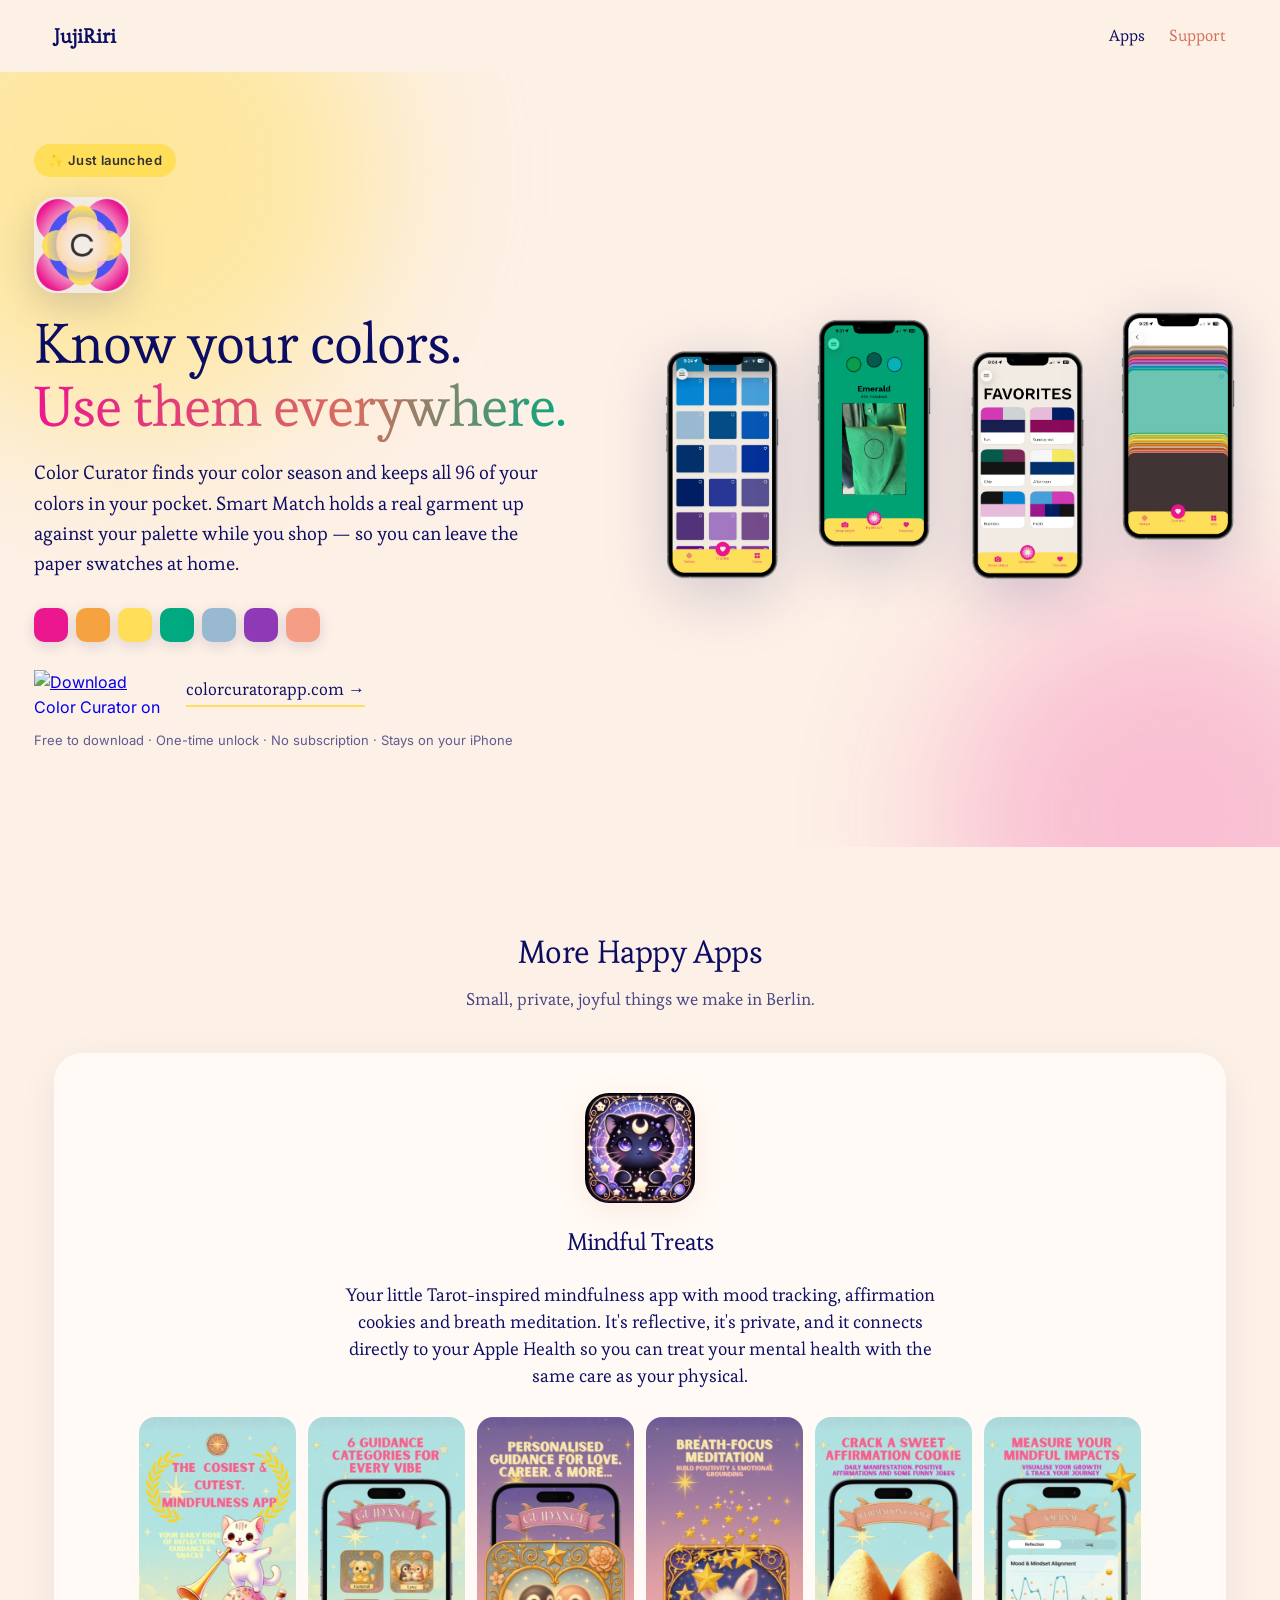
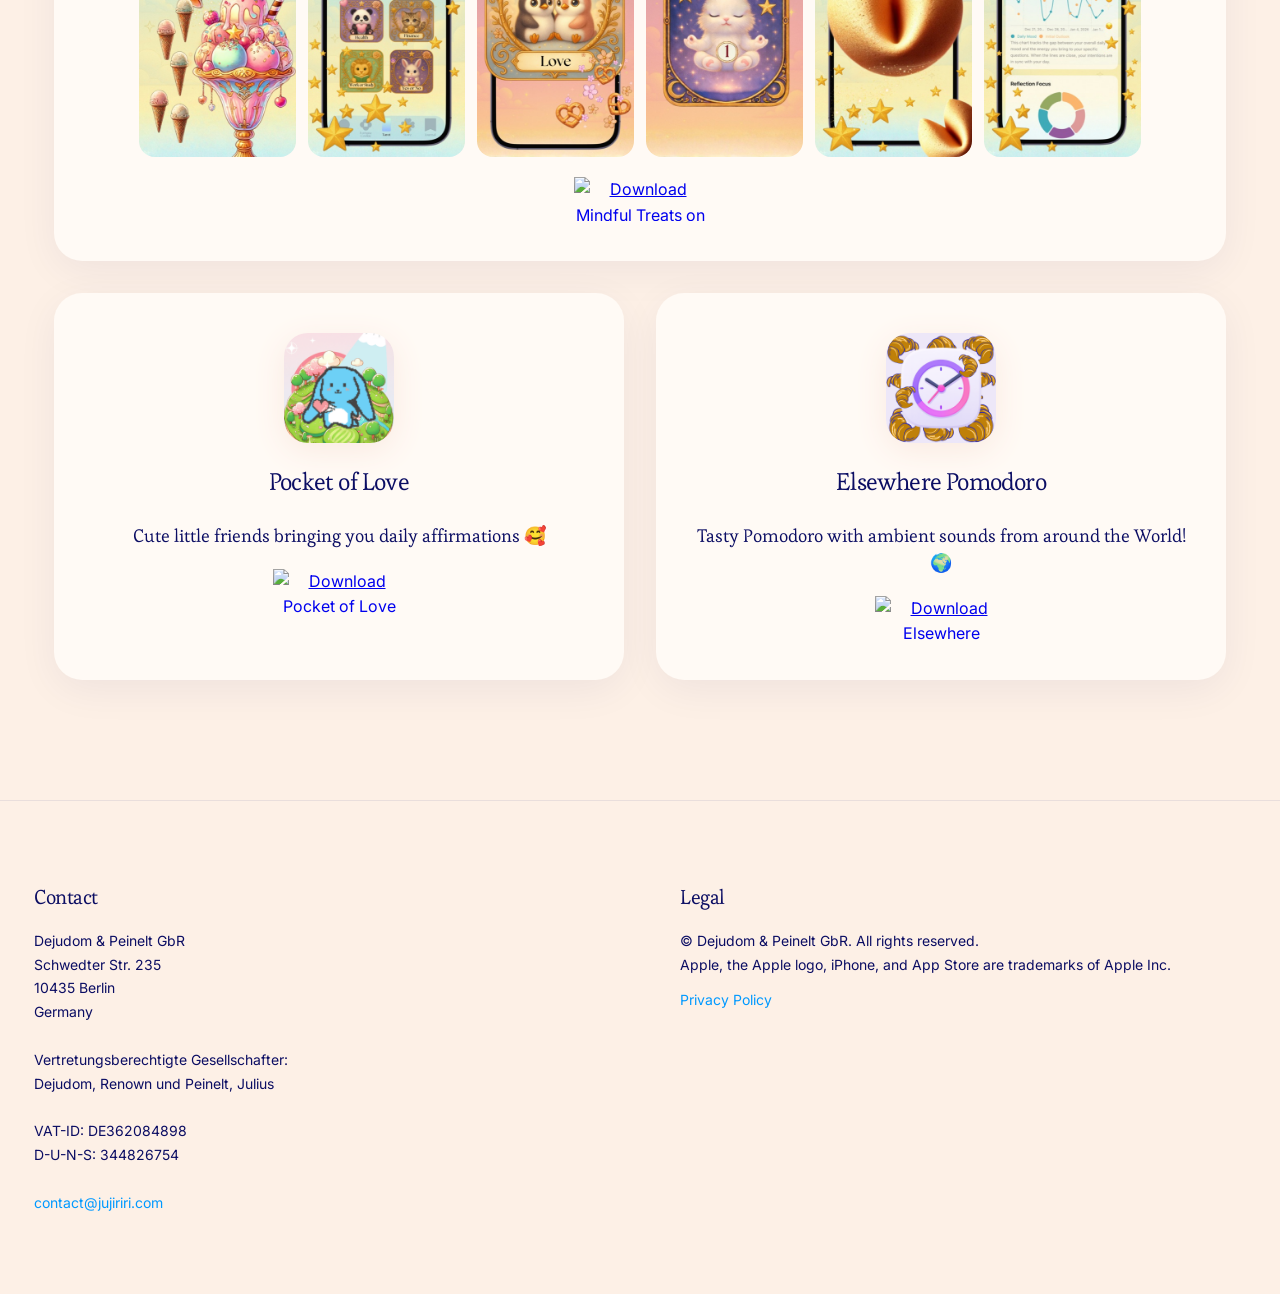
==== commit 0a562c43: "fix: use storefront App Store URLs, correct Color Curator pricing note App Store links without a /us" ====
--- a/index.html
+++ b/index.html
@@ -55,7 +55,7 @@
         </div>
 
         <div class="hero-cta">
-          <a href="https://apps.apple.com/app/color-curator/id6787164029?itsct=apps_box_badge&itscg=30200"
+          <a href="https://apps.apple.com/us/app/color-curator/id6787164029?itsct=apps_box_badge&amp;itscg=30200"
              target="_blank" rel="noopener" class="app-store-btn">
             <img src="https://toolbox.marketingtools.apple.com/api/v2/badges/download-on-the-app-store/black/en-us"
                  alt="Download Color Curator on the App Store" width="156" height="52">
@@ -64,7 +64,7 @@
             colorcuratorapp.com →
           </a>
         </div>
-        <p class="hero-note">One-time purchase · No subscription · Stays on your iPhone</p>
+        <p class="hero-note">Free to download · One-time unlock · No subscription · Stays on your iPhone</p>
       </div>
 
       <div class="hero-shots">
@@ -96,7 +96,7 @@
         <img src="images/mindful-treats/51.jpg" alt="Mindful Treats screenshot 5">
         <img src="images/mindful-treats/61.jpg" alt="Mindful Treats screenshot 6">
       </div>
-      <a href="https://apps.apple.com/app/mindful-treats/id6758162680?itsct=apps_box_badge&itscg=30200"
+      <a href="https://apps.apple.com/us/app/mindful-treats/id6758162680?itsct=apps_box_badge&itscg=30200"
          target="_blank" rel="noopener" class="app-store-btn">
         <img src="https://toolbox.marketingtools.apple.com/api/v2/badges/download-on-the-app-store/black/en-us"
              alt="Download Mindful Treats on the App Store" width="156" height="52">
@@ -123,7 +123,7 @@
         <img src="images/elsewhere-icon.png" alt="Elsewhere Pomodoro icon" class="app-icon">
         <h3 class="app-name">Elsewhere Pomodoro</h3>
         <p class="app-desc">Tasty Pomodoro with ambient sounds from around the World! 🌍</p>
-        <a href="https://apps.apple.com/app/elsewhere-pomodoro/id6751784628?itsct=apps_box_badge&itscg=30200"
+        <a href="https://apps.apple.com/us/app/elsewhere-pomodoro/id6751784628?itsct=apps_box_badge&itscg=30200"
            target="_blank" rel="noopener" class="app-store-btn">
           <img src="https://toolbox.marketingtools.apple.com/api/v2/badges/download-on-the-app-store/black/en-us"
                alt="Download Elsewhere Pomodoro on the App Store" width="156" height="52">
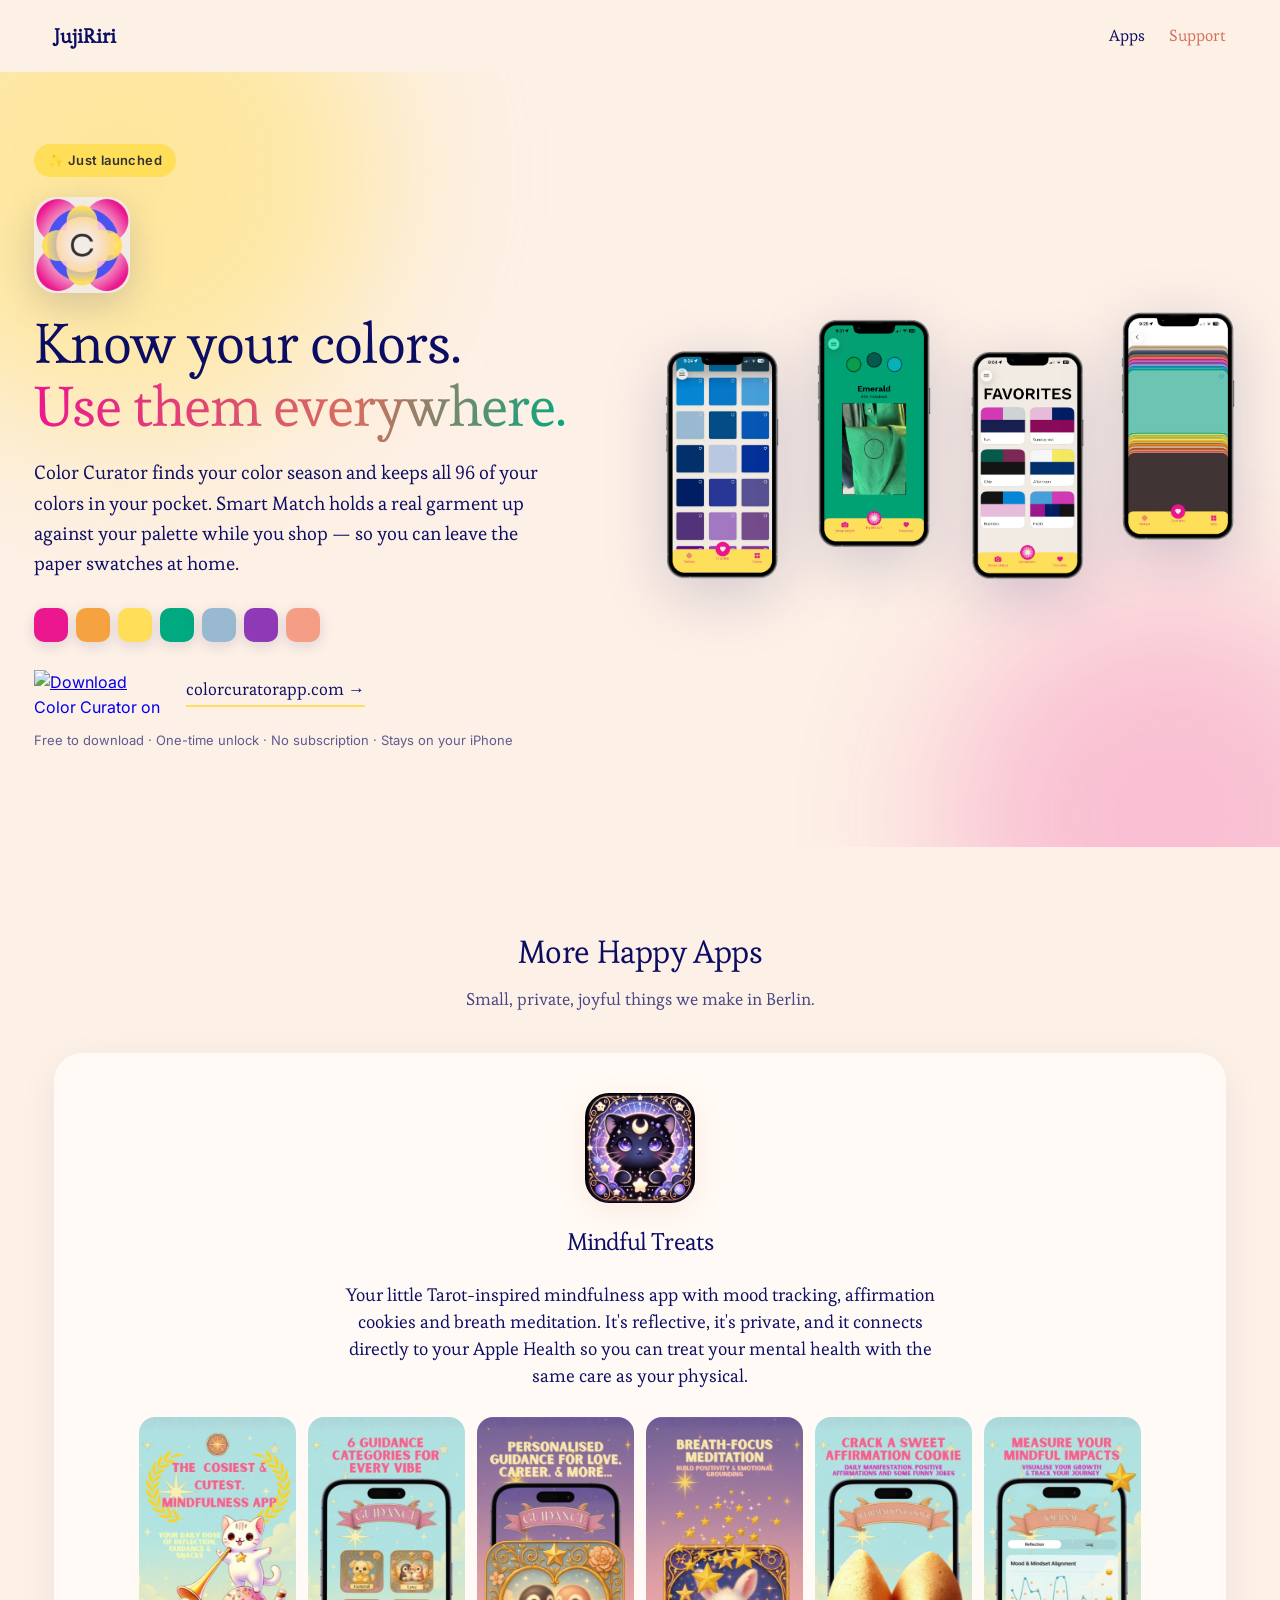
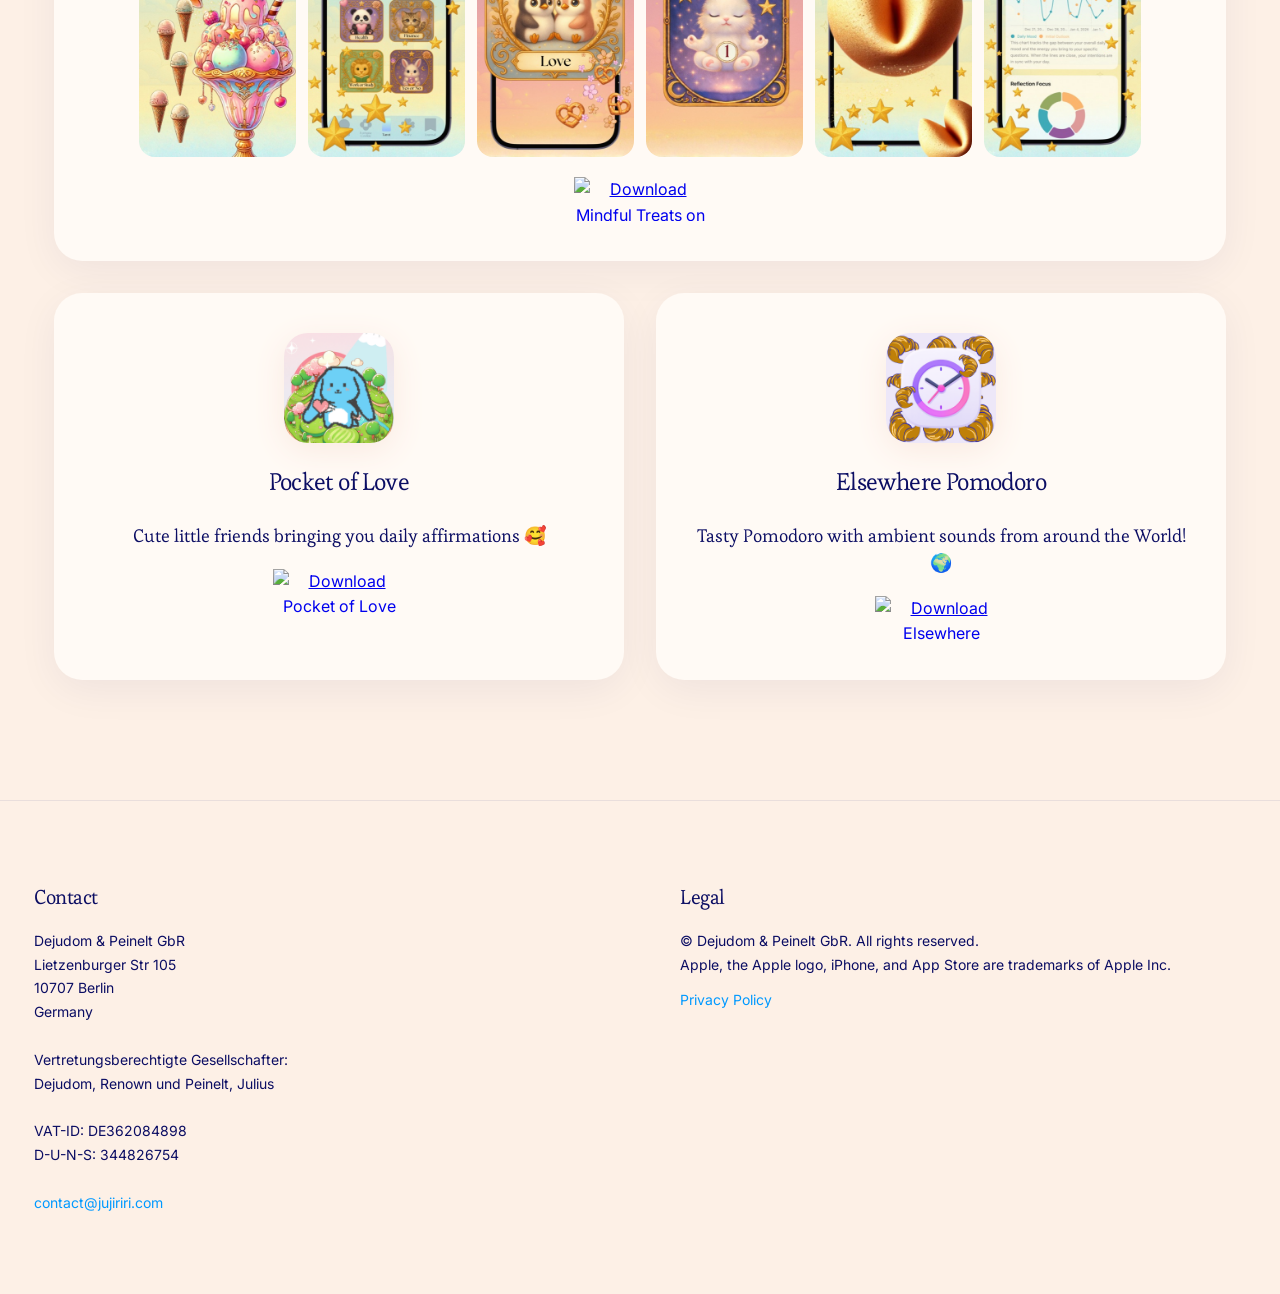
==== commit 5cc0b688: "change company address" ====
--- a/index.html
+++ b/index.html
@@ -140,8 +140,8 @@
         <h3>Contact</h3>
         <address>
           Dejudom &amp; Peinelt GbR<br>
-          Schwedter Str. 235<br>
-          10435 Berlin<br>
+          Lietzenburger Str 105<br>
+          10707 Berlin<br>
           Germany<br><br>
           Vertretungsberechtigte Gesellschafter:<br>
           Dejudom, Renown und Peinelt, Julius<br><br>
